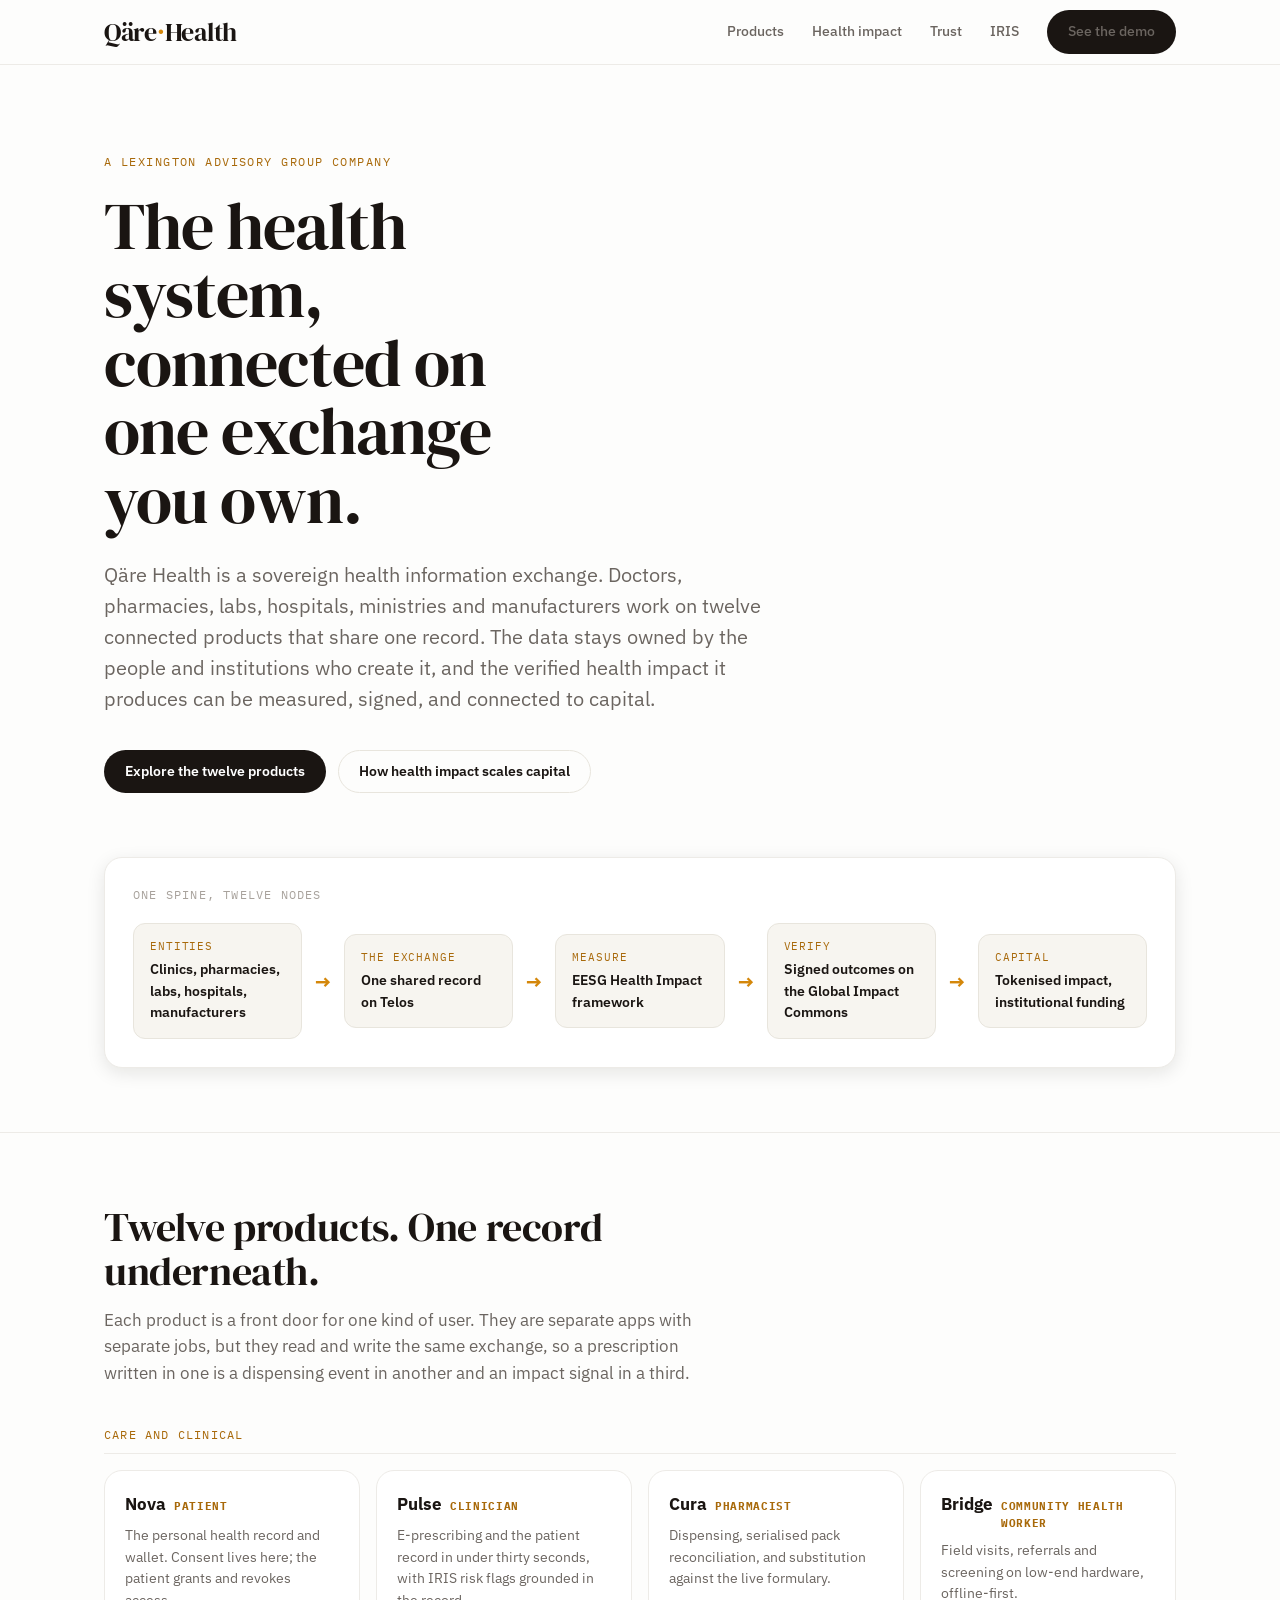
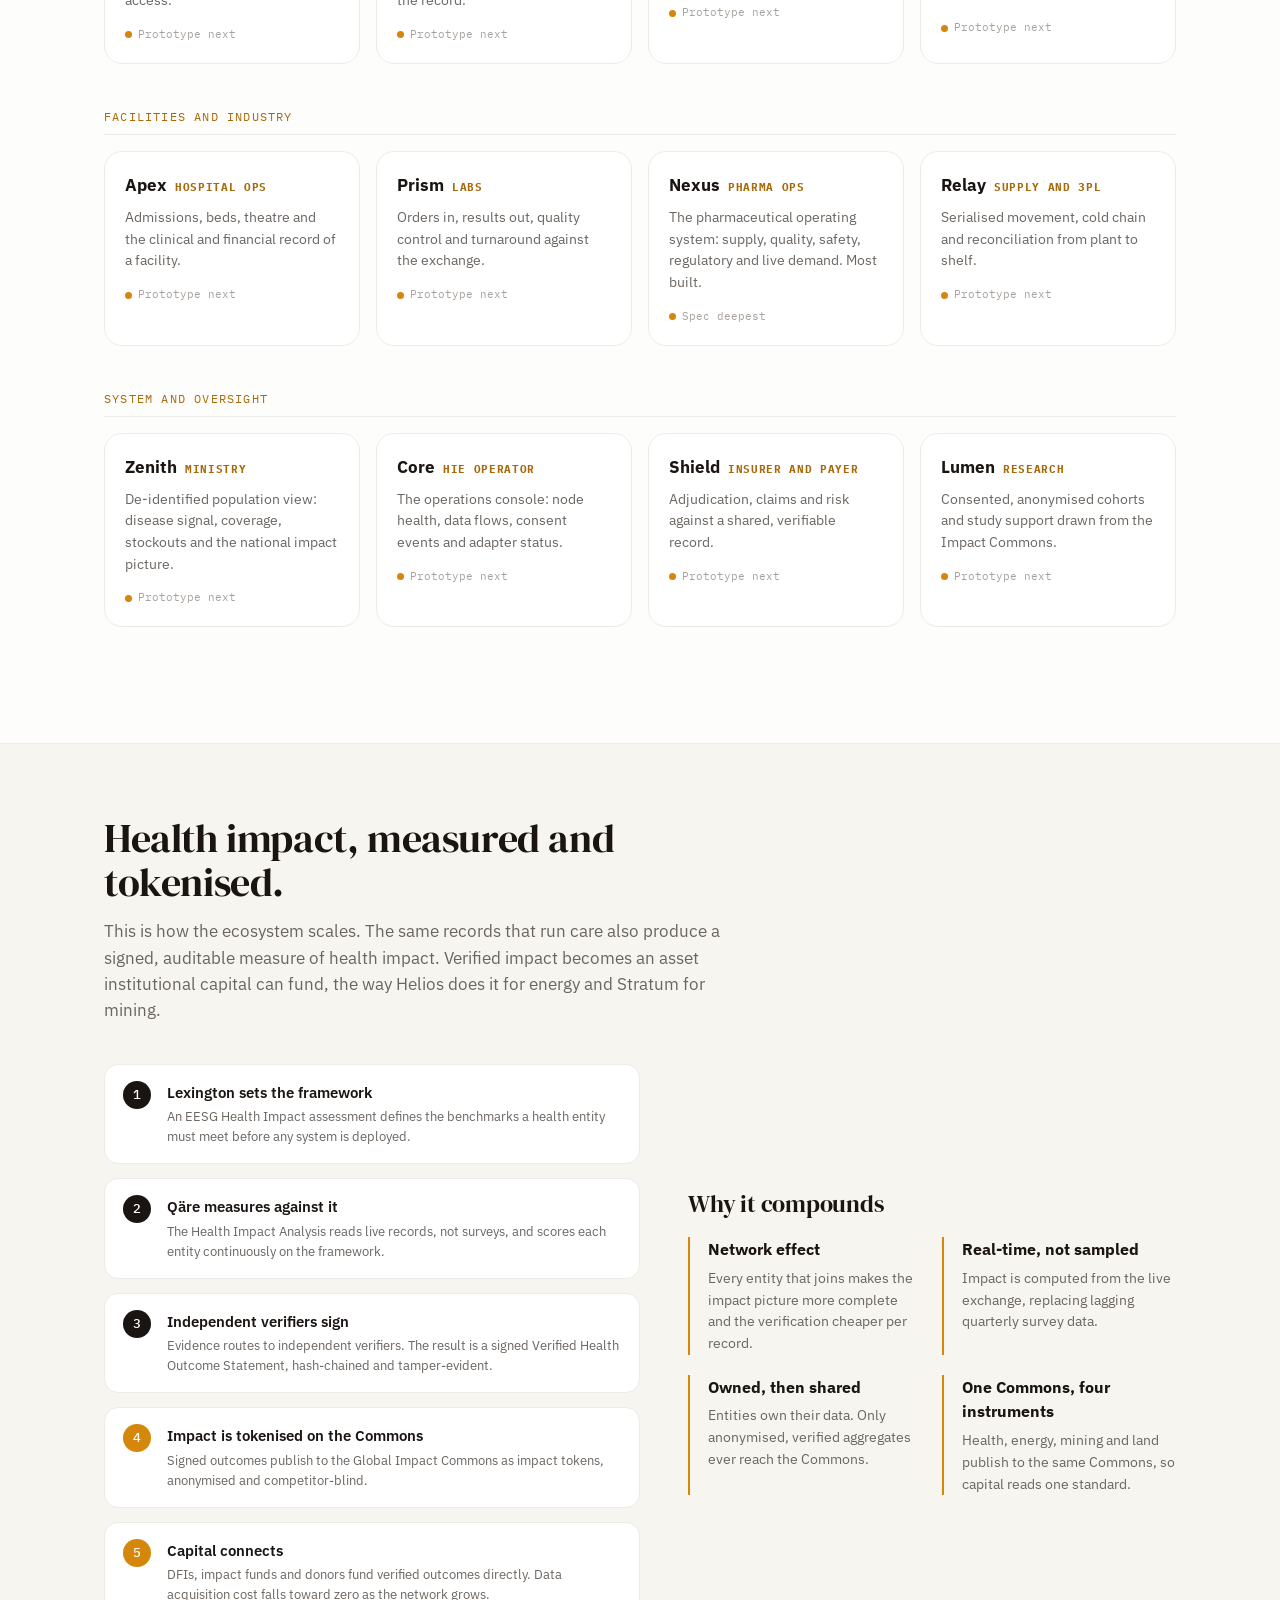
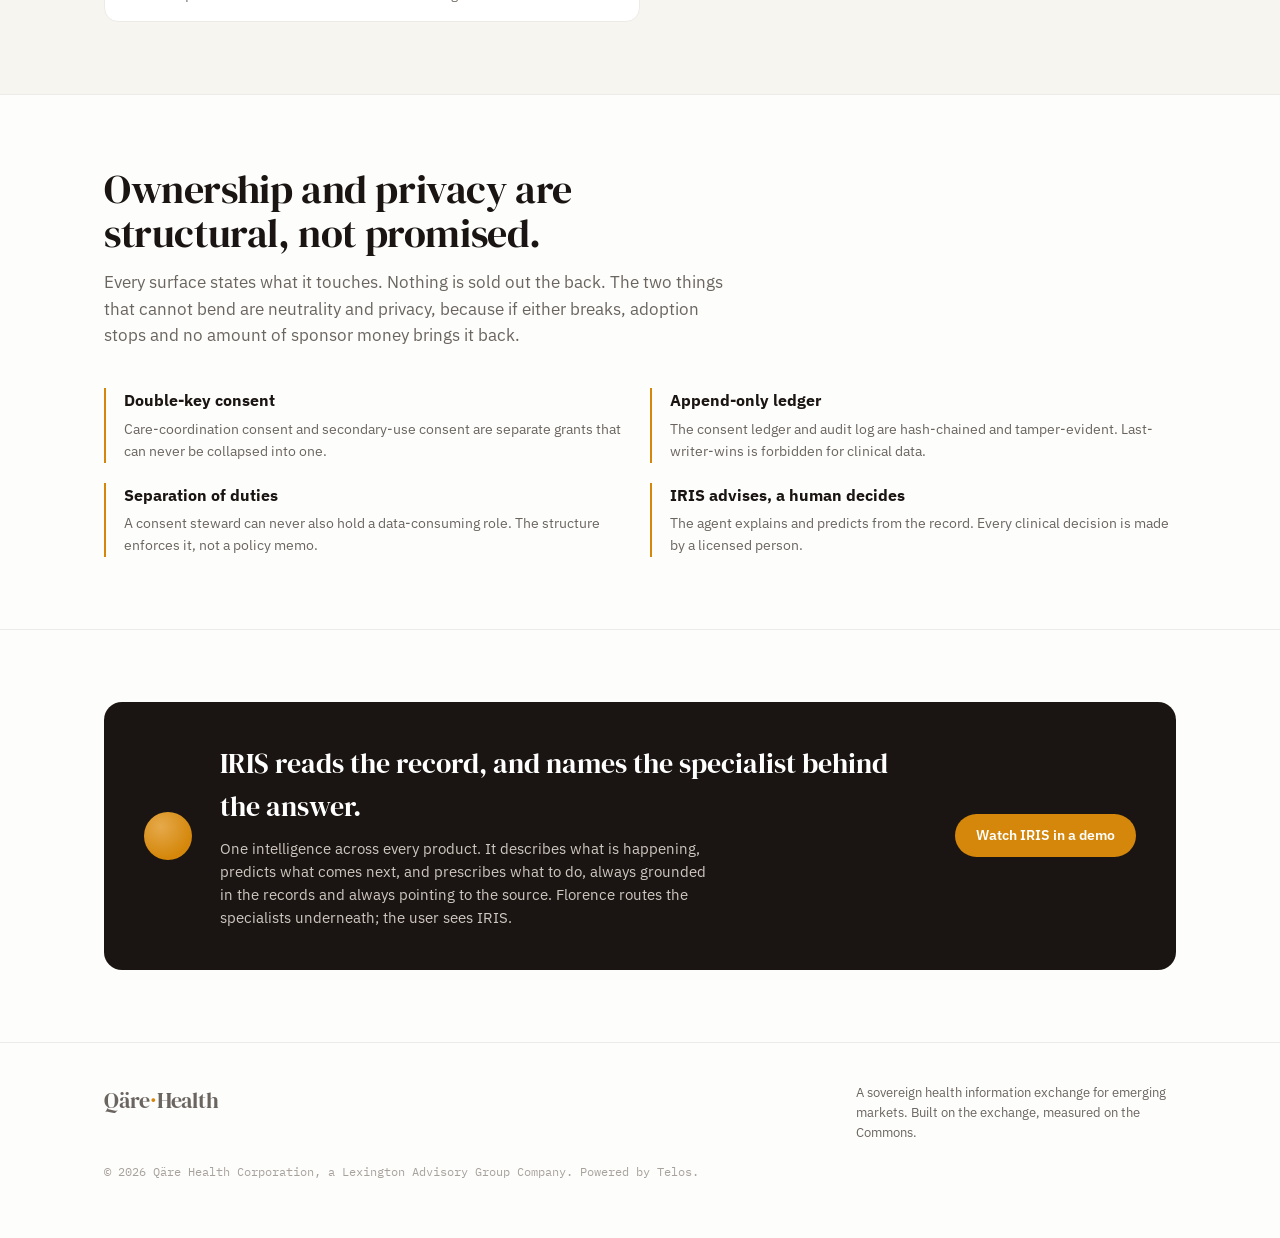
==== index.html @ 0d6d1c34 "feat: Qäre Health foundation — landing, Meridian tokens, canon, product registry, impact model Stati" ====
<!doctype html>
<html lang="en">
<head>
<meta charset="utf-8" />
<meta name="viewport" content="width=device-width, initial-scale=1" />
<title>Qäre Health</title>
<meta name="description" content="A sovereign health information exchange. Twelve persona products on one spine, with verified health impact that connects to capital." />
<link rel="preconnect" href="https://fonts.googleapis.com" />
<link rel="preconnect" href="https://fonts.gstatic.com" crossorigin />
<link href="https://fonts.googleapis.com/css2?family=IBM+Plex+Sans:wght@400;500;600;700&family=IBM+Plex+Mono:wght@400;500&family=DM+Serif+Display&family=Comfortaa:wght@600;700&display=swap" rel="stylesheet" />
<link rel="stylesheet" href="assets/tokens.css" />
<style>
  * { box-sizing: border-box; margin: 0; padding: 0; }
  html { scroll-behavior: smooth; }
  body {
    font-family: var(--font-ui);
    color: var(--ink);
    background: var(--page);
    line-height: 1.55;
    -webkit-font-smoothing: antialiased;
  }
  .wrap { max-width: 1120px; margin: 0 auto; padding: 0 24px; }
  a { color: inherit; text-decoration: none; }
  .mono { font-family: var(--font-mono); }

  /* Nav */
  header.nav {
    position: sticky; top: 0; z-index: 50;
    background: rgba(253,253,252,0.88); backdrop-filter: blur(8px);
    border-bottom: 1px solid var(--hairline);
  }
  .nav-inner { display: flex; align-items: center; justify-content: space-between; height: 64px; }
  .wordmark { font-family: var(--font-wordmark); font-size: 26px; letter-spacing: -0.01em; }
  .wordmark .dot { color: var(--brass); }
  .nav-links { display: flex; gap: 28px; align-items: center; }
  .nav-links a { color: var(--mid); font-size: 14px; font-weight: 500; }
  .nav-links a:hover { color: var(--ink); }
  .btn {
    font-family: var(--font-ui); font-size: 14px; font-weight: 600;
    border-radius: var(--control-radius); padding: 10px 20px; cursor: pointer;
    border: 1px solid transparent; transition: all .15s ease;
  }
  .btn-primary { background: var(--chrome); color: #fff; }
  .btn-primary:hover { background: #2a221c; }
  .btn-ghost { background: transparent; border-color: var(--border); color: var(--ink); }
  .btn-ghost:hover { background: var(--surface-alt); }
  @media (max-width: 760px) { .nav-links a:not(.btn) { display: none; } }

  /* Hero */
  .hero { padding: 88px 0 64px; }
  .eyebrow { font-family: var(--font-mono); font-size: 12px; letter-spacing: 0.12em; text-transform: uppercase; color: var(--petrol-dark); margin-bottom: 20px; }
  .hero h1 { font-family: var(--font-display); font-weight: 400; font-size: clamp(38px, 6vw, 66px); line-height: 1.04; letter-spacing: -0.015em; max-width: 14ch; }
  .hero p.lede { font-size: clamp(17px, 2vw, 20px); color: var(--mid); max-width: 56ch; margin-top: 24px; }
  .hero .cta { display: flex; gap: 12px; margin-top: 36px; flex-wrap: wrap; }

  /* Spine diagram */
  .spine { margin-top: 64px; background: var(--surface); border: 1px solid var(--hairline); border-radius: var(--card-radius); box-shadow: var(--card-shadow); padding: 28px; }
  .spine .cap { font-family: var(--font-mono); font-size: 12px; color: var(--faint); text-transform: uppercase; letter-spacing: 0.1em; margin-bottom: 18px; }
  .flow { display: flex; align-items: center; gap: 12px; flex-wrap: wrap; }
  .flow .node { flex: 1 1 140px; min-width: 120px; background: var(--surface-alt); border: 1px solid var(--border); border-radius: 12px; padding: 14px 16px; }
  .flow .node .n-k { font-family: var(--font-mono); font-size: 11px; color: var(--petrol-dark); text-transform: uppercase; letter-spacing: 0.08em; }
  .flow .node .n-v { font-size: 14px; font-weight: 600; margin-top: 4px; }
  .flow .arrow { color: var(--brass); font-size: 20px; font-weight: 700; }
  @media (max-width: 760px) { .flow .arrow { display: none; } }

  /* Section shell */
  section.band { padding: 72px 0; border-top: 1px solid var(--hairline); }
  .section-head { max-width: 62ch; margin-bottom: 40px; }
  .section-head h2 { font-family: var(--font-display); font-weight: 400; font-size: clamp(28px, 4vw, 40px); letter-spacing: -0.01em; line-height: 1.1; }
  .section-head p { color: var(--mid); margin-top: 14px; font-size: 17px; }

  /* Clusters / product grid */
  .cluster { margin-bottom: 44px; }
  .cluster-label { font-family: var(--font-mono); font-size: 12px; letter-spacing: 0.1em; text-transform: uppercase; color: var(--petrol-dark); margin-bottom: 16px; padding-bottom: 8px; border-bottom: 1px solid var(--hairline); }
  .grid { display: grid; grid-template-columns: repeat(4, 1fr); gap: 16px; }
  @media (max-width: 980px) { .grid { grid-template-columns: repeat(2, 1fr); } }
  @media (max-width: 520px) { .grid { grid-template-columns: 1fr; } }
  .card { background: var(--surface); border: 1px solid var(--hairline); border-radius: var(--card-radius); padding: 20px; transition: all .15s ease; }
  .card:hover { box-shadow: var(--card-shadow); border-color: var(--border); transform: translateY(-1px); }
  .card .p-name { font-size: 17px; font-weight: 700; display: flex; align-items: baseline; gap: 8px; }
  .card .p-persona { font-family: var(--font-mono); font-size: 11px; color: var(--petrol-dark); text-transform: uppercase; letter-spacing: 0.06em; }
  .card .p-desc { color: var(--mid); font-size: 14px; margin-top: 8px; }
  .card .p-status { margin-top: 14px; font-family: var(--font-mono); font-size: 11px; color: var(--faint); }
  .dot-chip { display: inline-block; width: 7px; height: 7px; border-radius: 50%; background: var(--brass); margin-right: 6px; vertical-align: middle; }

  /* Impact / tokenization band */
  .band.impact { background: var(--surface-alt); }
  .impact-grid { display: grid; grid-template-columns: 1.1fr 1fr; gap: 48px; align-items: center; }
  @media (max-width: 860px) { .impact-grid { grid-template-columns: 1fr; gap: 32px; } }
  .impact-steps { display: flex; flex-direction: column; gap: 14px; }
  .step { display: flex; gap: 16px; align-items: flex-start; background: var(--surface); border: 1px solid var(--hairline); border-radius: 14px; padding: 16px 18px; }
  .step .num { font-family: var(--font-mono); font-weight: 500; color: #fff; background: var(--chrome); border-radius: 50%; width: 28px; height: 28px; display: grid; place-items: center; font-size: 13px; flex: 0 0 auto; }
  .step .s-t { font-weight: 600; font-size: 15px; }
  .step .s-d { color: var(--mid); font-size: 13px; margin-top: 3px; }
  .step.accent .num { background: var(--brass); }

  /* Principles */
  .principles { display: grid; grid-template-columns: repeat(2, 1fr); gap: 20px; }
  @media (max-width: 720px) { .principles { grid-template-columns: 1fr; } }
  .principle { border-left: 2px solid var(--brass); padding-left: 18px; }
  .principle h3 { font-size: 16px; font-weight: 700; }
  .principle p { color: var(--mid); font-size: 14px; margin-top: 6px; }

  /* IRIS strip */
  .iris { background: var(--chrome); color: #fff; border-radius: var(--card-radius); padding: 40px; display: flex; gap: 28px; align-items: center; justify-content: space-between; flex-wrap: wrap; }
  .iris .mark { width: 48px; height: 48px; border-radius: 50%; background: radial-gradient(circle at 35% 30%, var(--brass-light), var(--brass) 70%); flex: 0 0 auto; }
  .iris h2 { font-family: var(--font-display); font-weight: 400; font-size: 28px; }
  .iris p { color: #cfc8c1; font-size: 15px; margin-top: 8px; max-width: 54ch; }

  /* Footer */
  footer { border-top: 1px solid var(--hairline); padding: 40px 0 56px; color: var(--mid); font-size: 13px; }
  footer .f-top { display: flex; justify-content: space-between; gap: 24px; flex-wrap: wrap; margin-bottom: 20px; }
  footer .mono { color: var(--faint); font-size: 12px; }
</style>
</head>
<body>

<header class="nav">
  <div class="wrap nav-inner">
    <div class="wordmark">Qäre<span class="dot">·</span>Health</div>
    <nav class="nav-links">
      <a href="#products">Products</a>
      <a href="#impact">Health impact</a>
      <a href="#trust">Trust</a>
      <a href="#iris">IRIS</a>
      <a class="btn btn-primary" href="#products">See the demo</a>
    </nav>
  </div>
</header>

<main>
  <section class="hero">
    <div class="wrap">
      <div class="eyebrow">A Lexington Advisory Group company</div>
      <h1>The health system, connected on one exchange you own.</h1>
      <p class="lede">Qäre Health is a sovereign health information exchange. Doctors, pharmacies, labs, hospitals, ministries and manufacturers work on twelve connected products that share one record. The data stays owned by the people and institutions who create it, and the verified health impact it produces can be measured, signed, and connected to capital.</p>
      <div class="cta">
        <a class="btn btn-primary" href="#products">Explore the twelve products</a>
        <a class="btn btn-ghost" href="#impact">How health impact scales capital</a>
      </div>

      <div class="spine">
        <div class="cap">One spine, twelve nodes</div>
        <div class="flow">
          <div class="node"><div class="n-k">Entities</div><div class="n-v">Clinics, pharmacies, labs, hospitals, manufacturers</div></div>
          <div class="arrow">&rarr;</div>
          <div class="node"><div class="n-k">The exchange</div><div class="n-v">One shared record on Telos</div></div>
          <div class="arrow">&rarr;</div>
          <div class="node"><div class="n-k">Measure</div><div class="n-v">EESG Health Impact framework</div></div>
          <div class="arrow">&rarr;</div>
          <div class="node"><div class="n-k">Verify</div><div class="n-v">Signed outcomes on the Global Impact Commons</div></div>
          <div class="arrow">&rarr;</div>
          <div class="node"><div class="n-k">Capital</div><div class="n-v">Tokenised impact, institutional funding</div></div>
        </div>
      </div>
    </div>
  </section>

  <section class="band" id="products">
    <div class="wrap">
      <div class="section-head">
        <h2>Twelve products. One record underneath.</h2>
        <p>Each product is a front door for one kind of user. They are separate apps with separate jobs, but they read and write the same exchange, so a prescription written in one is a dispensing event in another and an impact signal in a third.</p>
      </div>

      <div class="cluster">
        <div class="cluster-label">Care and clinical</div>
        <div class="grid">
          <div class="card"><div class="p-name">Nova <span class="p-persona">Patient</span></div><div class="p-desc">The personal health record and wallet. Consent lives here; the patient grants and revokes access.</div><div class="p-status"><span class="dot-chip"></span>Prototype next</div></div>
          <div class="card"><div class="p-name">Pulse <span class="p-persona">Clinician</span></div><div class="p-desc">E-prescribing and the patient record in under thirty seconds, with IRIS risk flags grounded in the record.</div><div class="p-status"><span class="dot-chip"></span>Prototype next</div></div>
          <div class="card"><div class="p-name">Cura <span class="p-persona">Pharmacist</span></div><div class="p-desc">Dispensing, serialised pack reconciliation, and substitution against the live formulary.</div><div class="p-status"><span class="dot-chip"></span>Prototype next</div></div>
          <div class="card"><div class="p-name">Bridge <span class="p-persona">Community health worker</span></div><div class="p-desc">Field visits, referrals and screening on low-end hardware, offline-first.</div><div class="p-status"><span class="dot-chip"></span>Prototype next</div></div>
        </div>
      </div>

      <div class="cluster">
        <div class="cluster-label">Facilities and industry</div>
        <div class="grid">
          <div class="card"><div class="p-name">Apex <span class="p-persona">Hospital ops</span></div><div class="p-desc">Admissions, beds, theatre and the clinical and financial record of a facility.</div><div class="p-status"><span class="dot-chip"></span>Prototype next</div></div>
          <div class="card"><div class="p-name">Prism <span class="p-persona">Labs</span></div><div class="p-desc">Orders in, results out, quality control and turnaround against the exchange.</div><div class="p-status"><span class="dot-chip"></span>Prototype next</div></div>
          <div class="card"><div class="p-name">Nexus <span class="p-persona">Pharma ops</span></div><div class="p-desc">The pharmaceutical operating system: supply, quality, safety, regulatory and live demand. Most built.</div><div class="p-status"><span class="dot-chip"></span>Spec deepest</div></div>
          <div class="card"><div class="p-name">Relay <span class="p-persona">Supply and 3PL</span></div><div class="p-desc">Serialised movement, cold chain and reconciliation from plant to shelf.</div><div class="p-status"><span class="dot-chip"></span>Prototype next</div></div>
        </div>
      </div>

      <div class="cluster">
        <div class="cluster-label">System and oversight</div>
        <div class="grid">
          <div class="card"><div class="p-name">Zenith <span class="p-persona">Ministry</span></div><div class="p-desc">De-identified population view: disease signal, coverage, stockouts and the national impact picture.</div><div class="p-status"><span class="dot-chip"></span>Prototype next</div></div>
          <div class="card"><div class="p-name">Core <span class="p-persona">HIE operator</span></div><div class="p-desc">The operations console: node health, data flows, consent events and adapter status.</div><div class="p-status"><span class="dot-chip"></span>Prototype next</div></div>
          <div class="card"><div class="p-name">Shield <span class="p-persona">Insurer and payer</span></div><div class="p-desc">Adjudication, claims and risk against a shared, verifiable record.</div><div class="p-status"><span class="dot-chip"></span>Prototype next</div></div>
          <div class="card"><div class="p-name">Lumen <span class="p-persona">Research</span></div><div class="p-desc">Consented, anonymised cohorts and study support drawn from the Impact Commons.</div><div class="p-status"><span class="dot-chip"></span>Prototype next</div></div>
        </div>
      </div>
    </div>
  </section>

  <section class="band impact" id="impact">
    <div class="wrap">
      <div class="section-head">
        <h2>Health impact, measured and tokenised.</h2>
        <p>This is how the ecosystem scales. The same records that run care also produce a signed, auditable measure of health impact. Verified impact becomes an asset institutional capital can fund, the way Helios does it for energy and Stratum for mining.</p>
      </div>
      <div class="impact-grid">
        <div class="impact-steps">
          <div class="step"><div class="num">1</div><div><div class="s-t">Lexington sets the framework</div><div class="s-d">An EESG Health Impact assessment defines the benchmarks a health entity must meet before any system is deployed.</div></div></div>
          <div class="step"><div class="num">2</div><div><div class="s-t">Qäre measures against it</div><div class="s-d">The Health Impact Analysis reads live records, not surveys, and scores each entity continuously on the framework.</div></div></div>
          <div class="step"><div class="num">3</div><div><div class="s-t">Independent verifiers sign</div><div class="s-d">Evidence routes to independent verifiers. The result is a signed Verified Health Outcome Statement, hash-chained and tamper-evident.</div></div></div>
          <div class="step accent"><div class="num">4</div><div><div class="s-t">Impact is tokenised on the Commons</div><div class="s-d">Signed outcomes publish to the Global Impact Commons as impact tokens, anonymised and competitor-blind.</div></div></div>
          <div class="step accent"><div class="num">5</div><div><div class="s-t">Capital connects</div><div class="s-d">DFIs, impact funds and donors fund verified outcomes directly. Data acquisition cost falls toward zero as the network grows.</div></div></div>
        </div>
        <div>
          <div class="section-head" style="margin-bottom:20px">
            <h2 style="font-size:24px">Why it compounds</h2>
          </div>
          <div class="principles">
            <div class="principle"><h3>Network effect</h3><p>Every entity that joins makes the impact picture more complete and the verification cheaper per record.</p></div>
            <div class="principle"><h3>Real-time, not sampled</h3><p>Impact is computed from the live exchange, replacing lagging quarterly survey data.</p></div>
            <div class="principle"><h3>Owned, then shared</h3><p>Entities own their data. Only anonymised, verified aggregates ever reach the Commons.</p></div>
            <div class="principle"><h3>One Commons, four instruments</h3><p>Health, energy, mining and land publish to the same Commons, so capital reads one standard.</p></div>
          </div>
        </div>
      </div>
    </div>
  </section>

  <section class="band" id="trust">
    <div class="wrap">
      <div class="section-head">
        <h2>Ownership and privacy are structural, not promised.</h2>
        <p>Every surface states what it touches. Nothing is sold out the back. The two things that cannot bend are neutrality and privacy, because if either breaks, adoption stops and no amount of sponsor money brings it back.</p>
      </div>
      <div class="principles">
        <div class="principle"><h3>Double-key consent</h3><p>Care-coordination consent and secondary-use consent are separate grants that can never be collapsed into one.</p></div>
        <div class="principle"><h3>Append-only ledger</h3><p>The consent ledger and audit log are hash-chained and tamper-evident. Last-writer-wins is forbidden for clinical data.</p></div>
        <div class="principle"><h3>Separation of duties</h3><p>A consent steward can never also hold a data-consuming role. The structure enforces it, not a policy memo.</p></div>
        <div class="principle"><h3>IRIS advises, a human decides</h3><p>The agent explains and predicts from the record. Every clinical decision is made by a licensed person.</p></div>
      </div>
    </div>
  </section>

  <section class="band" id="iris">
    <div class="wrap">
      <div class="iris">
        <div class="mark" aria-hidden="true"></div>
        <div style="flex:1 1 320px">
          <h2>IRIS reads the record, and names the specialist behind the answer.</h2>
          <p>One intelligence across every product. It describes what is happening, predicts what comes next, and prescribes what to do, always grounded in the records and always pointing to the source. Florence routes the specialists underneath; the user sees IRIS.</p>
        </div>
        <a class="btn btn-primary" href="#products" style="background:var(--brass)">Watch IRIS in a demo</a>
      </div>
    </div>
  </section>
</main>

<footer>
  <div class="wrap">
    <div class="f-top">
      <div class="wordmark" style="font-size:22px">Qäre<span class="dot">·</span>Health</div>
      <div style="max-width:40ch">A sovereign health information exchange for emerging markets. Built on the exchange, measured on the Commons.</div>
    </div>
    <div class="mono">© 2026 Qäre Health Corporation, a Lexington Advisory Group Company. Powered by Telos.</div>
  </div>
</footer>

</body>
</html>
---- assets/tokens.css ----
/*
 * Qäre Health — Meridian design tokens (health edition).
 * The one place hex values live. Every surface reads colour through these
 * custom properties. Inherited verbatim from the iQuantile Meridian v3 canon
 * used by Helios and Stratum, so Qäre reads as a sibling instrument, not a
 * separate brand. No new hues without a spec that names one. No em dash.
 */

:root {
  /* Structure and chrome */
  --chrome: #1A1512;        /* charcoal chrome, primary button fill */
  --chrome-field: #302A26;  /* dark field inside chrome */

  /* Accent and state */
  --brass: #D4870A;         /* accent: primary chart series, selection, focus */
  --brass-light: #E6A94B;
  --petrol-dark: #A8690A;
  --alarm: #BD252E;         /* red: alarm and critical only */
  --alarm-dark: #992028;

  /* Text */
  --ink: #1A1512;
  --mid: #6B6560;
  --faint: #A8A29C;

  /* Surfaces */
  --page: #FDFDFC;          /* warm paper ground, never dark */
  --surface: #FFFFFF;
  --surface-alt: #F7F5F0;
  --hairline: #EDEBE7;      /* the hairline rule */
  --border: #E8E5DD;        /* field border */

  /* Tints */
  --tint-brass: #FAF2E4;
  --tint-alarm: #FCEEEE;
  --row-hover: #FBF8F2;
  --row-selected: #FCF4E6;

  /* Health-impact semantic (reads as the brass family, not new hues) */
  --verified: #6B6560;      /* a verified outcome is calm, not loud */
  --impact: #D4870A;        /* tokenised health impact uses the accent */

  /* Categorical ramp (Carbon data-ink discipline, no 3D, no donuts) */
  --cat-1: #D4870A;
  --cat-2: #28221E;
  --cat-3: #A87654;
  --cat-4: #6C787E;
  --cat-5: #CEBEA2;

  /* Type */
  --font-ui: 'IBM Plex Sans', system-ui, -apple-system, 'Segoe UI', sans-serif;
  --font-display: 'DM Serif Display', Georgia, 'Times New Roman', serif; /* one display heading per page */
  --font-wordmark: 'DM Serif Display', Georgia, serif; /* Qäre wordmark placeholder; final is a locked PNG */
  --font-iquantile: 'Comfortaa', system-ui, sans-serif; /* iQuantile wordmark only */
  --font-mono: 'IBM Plex Mono', ui-monospace, 'SF Mono', Menlo, Consolas, monospace; /* codes, IDs, numerals */

  /* Shape */
  --card-radius: 18px;
  --control-radius: 999px;
  --card-shadow: 0 5px 18px rgba(22, 17, 14, 0.10);
  --focus-ring: 0 0 0 2px #D4870A;

  /* Spacing, 8-point grid */
  --sp-xs: 4px; --sp-sm: 8px; --sp-md: 12px; --sp-lg: 16px;
  --sp-xl: 24px; --sp-2xl: 32px; --sp-3xl: 48px; --sp-4xl: 72px;

  /* Breakpoints (reference values; media queries repeat them) */
  --bp-compact: 720px; --bp-medium: 1080px; --touch: 44px;
}
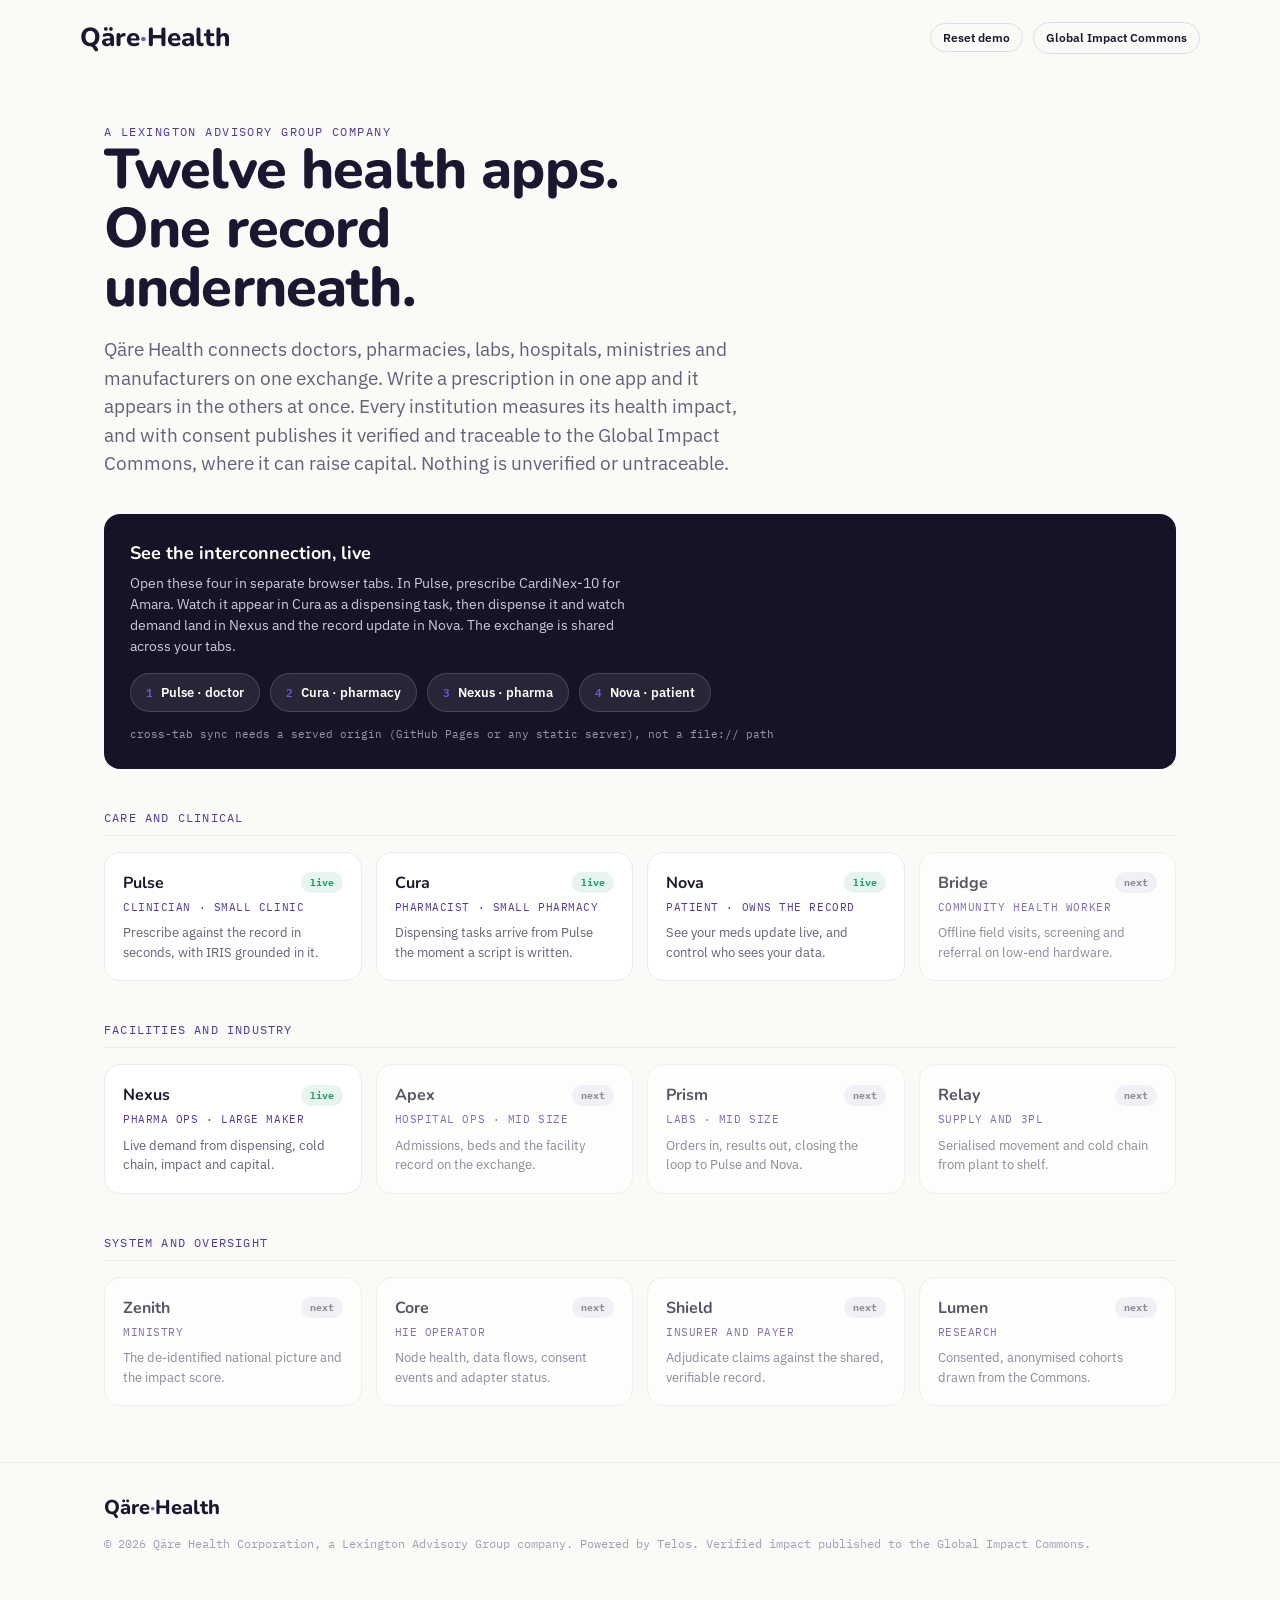
==== commit fbe3c07c: "feat: rebuild on correct model — twelve interconnected apps on one live exchange Replaces the earlie" ====
--- a/index.html
+++ b/index.html
@@ -4,264 +4,116 @@
 <meta charset="utf-8" />
 <meta name="viewport" content="width=device-width, initial-scale=1" />
 <title>Qäre Health</title>
-<meta name="description" content="A sovereign health information exchange. Twelve persona products on one spine, with verified health impact that connects to capital." />
+<meta name="description" content="Twelve connected health apps on one exchange. Every institution collects impact and, with consent, publishes it verified to the Global Impact Commons to raise capital." />
 <link rel="preconnect" href="https://fonts.googleapis.com" />
 <link rel="preconnect" href="https://fonts.gstatic.com" crossorigin />
-<link href="https://fonts.googleapis.com/css2?family=IBM+Plex+Sans:wght@400;500;600;700&family=IBM+Plex+Mono:wght@400;500&family=DM+Serif+Display&family=Comfortaa:wght@600;700&display=swap" rel="stylesheet" />
+<link href="https://fonts.googleapis.com/css2?family=Nunito:wght@600;700;800&family=IBM+Plex+Sans:wght@400;500;600;700&family=IBM+Plex+Mono:wght@400;500&display=swap" rel="stylesheet" />
 <link rel="stylesheet" href="assets/tokens.css" />
+<link rel="stylesheet" href="assets/qare.css" />
 <style>
-  * { box-sizing: border-box; margin: 0; padding: 0; }
-  html { scroll-behavior: smooth; }
-  body {
-    font-family: var(--font-ui);
-    color: var(--ink);
-    background: var(--page);
-    line-height: 1.55;
-    -webkit-font-smoothing: antialiased;
-  }
-  .wrap { max-width: 1120px; margin: 0 auto; padding: 0 24px; }
-  a { color: inherit; text-decoration: none; }
-  .mono { font-family: var(--font-mono); }
-
-  /* Nav */
-  header.nav {
-    position: sticky; top: 0; z-index: 50;
-    background: rgba(253,253,252,0.88); backdrop-filter: blur(8px);
-    border-bottom: 1px solid var(--hairline);
-  }
-  .nav-inner { display: flex; align-items: center; justify-content: space-between; height: 64px; }
-  .wordmark { font-family: var(--font-wordmark); font-size: 26px; letter-spacing: -0.01em; }
-  .wordmark .dot { color: var(--brass); }
-  .nav-links { display: flex; gap: 28px; align-items: center; }
-  .nav-links a { color: var(--mid); font-size: 14px; font-weight: 500; }
-  .nav-links a:hover { color: var(--ink); }
-  .btn {
-    font-family: var(--font-ui); font-size: 14px; font-weight: 600;
-    border-radius: var(--control-radius); padding: 10px 20px; cursor: pointer;
-    border: 1px solid transparent; transition: all .15s ease;
-  }
-  .btn-primary { background: var(--chrome); color: #fff; }
-  .btn-primary:hover { background: #2a221c; }
-  .btn-ghost { background: transparent; border-color: var(--border); color: var(--ink); }
-  .btn-ghost:hover { background: var(--surface-alt); }
-  @media (max-width: 760px) { .nav-links a:not(.btn) { display: none; } }
-
-  /* Hero */
-  .hero { padding: 88px 0 64px; }
-  .eyebrow { font-family: var(--font-mono); font-size: 12px; letter-spacing: 0.12em; text-transform: uppercase; color: var(--petrol-dark); margin-bottom: 20px; }
-  .hero h1 { font-family: var(--font-display); font-weight: 400; font-size: clamp(38px, 6vw, 66px); line-height: 1.04; letter-spacing: -0.015em; max-width: 14ch; }
-  .hero p.lede { font-size: clamp(17px, 2vw, 20px); color: var(--mid); max-width: 56ch; margin-top: 24px; }
-  .hero .cta { display: flex; gap: 12px; margin-top: 36px; flex-wrap: wrap; }
-
-  /* Spine diagram */
-  .spine { margin-top: 64px; background: var(--surface); border: 1px solid var(--hairline); border-radius: var(--card-radius); box-shadow: var(--card-shadow); padding: 28px; }
-  .spine .cap { font-family: var(--font-mono); font-size: 12px; color: var(--faint); text-transform: uppercase; letter-spacing: 0.1em; margin-bottom: 18px; }
-  .flow { display: flex; align-items: center; gap: 12px; flex-wrap: wrap; }
-  .flow .node { flex: 1 1 140px; min-width: 120px; background: var(--surface-alt); border: 1px solid var(--border); border-radius: 12px; padding: 14px 16px; }
-  .flow .node .n-k { font-family: var(--font-mono); font-size: 11px; color: var(--petrol-dark); text-transform: uppercase; letter-spacing: 0.08em; }
-  .flow .node .n-v { font-size: 14px; font-weight: 600; margin-top: 4px; }
-  .flow .arrow { color: var(--brass); font-size: 20px; font-weight: 700; }
-  @media (max-width: 760px) { .flow .arrow { display: none; } }
-
-  /* Section shell */
-  section.band { padding: 72px 0; border-top: 1px solid var(--hairline); }
-  .section-head { max-width: 62ch; margin-bottom: 40px; }
-  .section-head h2 { font-family: var(--font-display); font-weight: 400; font-size: clamp(28px, 4vw, 40px); letter-spacing: -0.01em; line-height: 1.1; }
-  .section-head p { color: var(--mid); margin-top: 14px; font-size: 17px; }
-
-  /* Clusters / product grid */
-  .cluster { margin-bottom: 44px; }
-  .cluster-label { font-family: var(--font-mono); font-size: 12px; letter-spacing: 0.1em; text-transform: uppercase; color: var(--petrol-dark); margin-bottom: 16px; padding-bottom: 8px; border-bottom: 1px solid var(--hairline); }
-  .grid { display: grid; grid-template-columns: repeat(4, 1fr); gap: 16px; }
-  @media (max-width: 980px) { .grid { grid-template-columns: repeat(2, 1fr); } }
+  main { padding: 48px 0 80px; }
+  .hero h1 { font-family: var(--font-brand); font-weight: 800; font-size: clamp(32px, 5.4vw, 56px); line-height: 1.05; letter-spacing: -0.015em; max-width: 16ch; }
+  .hero p { color: var(--mid); font-size: clamp(16px, 2vw, 19px); max-width: 60ch; margin-top: 18px; }
+  .demo { background: var(--chrome); color: #fff; border-radius: var(--card-radius); padding: 26px; margin-top: 36px; }
+  .demo h2 { font-family: var(--font-brand); font-weight: 700; font-size: 18px; }
+  .demo p { color: #cfc9db; font-size: 14px; margin-top: 6px; max-width: 64ch; }
+  .demo .steps { display: flex; gap: 10px; flex-wrap: wrap; margin-top: 16px; }
+  .demo .chipbtn { display: inline-flex; align-items: center; gap: 8px; background: rgba(255,255,255,0.08); border: 1px solid rgba(255,255,255,0.14); border-radius: 999px; padding: 9px 15px; font-size: 13px; font-weight: 600; color: #fff; }
+  .demo .chipbtn .n { font-family: var(--font-mono); font-size: 11px; color: var(--iris-bright); }
+  .demo .note { color: #9a94ad; font-family: var(--font-mono); font-size: 11px; margin-top: 14px; }
+  .cluster { margin-top: 40px; }
+  .cluster-label { font-family: var(--font-mono); font-size: 12px; letter-spacing: 0.1em; text-transform: uppercase; color: var(--iris); padding-bottom: 8px; border-bottom: 1px solid var(--hairline); }
+  .grid { display: grid; grid-template-columns: repeat(4, 1fr); gap: 14px; margin-top: 16px; }
+  @media (max-width: 900px) { .grid { grid-template-columns: repeat(2, 1fr); } }
   @media (max-width: 520px) { .grid { grid-template-columns: 1fr; } }
-  .card { background: var(--surface); border: 1px solid var(--hairline); border-radius: var(--card-radius); padding: 20px; transition: all .15s ease; }
-  .card:hover { box-shadow: var(--card-shadow); border-color: var(--border); transform: translateY(-1px); }
-  .card .p-name { font-size: 17px; font-weight: 700; display: flex; align-items: baseline; gap: 8px; }
-  .card .p-persona { font-family: var(--font-mono); font-size: 11px; color: var(--petrol-dark); text-transform: uppercase; letter-spacing: 0.06em; }
-  .card .p-desc { color: var(--mid); font-size: 14px; margin-top: 8px; }
-  .card .p-status { margin-top: 14px; font-family: var(--font-mono); font-size: 11px; color: var(--faint); }
-  .dot-chip { display: inline-block; width: 7px; height: 7px; border-radius: 50%; background: var(--brass); margin-right: 6px; vertical-align: middle; }
-
-  /* Impact / tokenization band */
-  .band.impact { background: var(--surface-alt); }
-  .impact-grid { display: grid; grid-template-columns: 1.1fr 1fr; gap: 48px; align-items: center; }
-  @media (max-width: 860px) { .impact-grid { grid-template-columns: 1fr; gap: 32px; } }
-  .impact-steps { display: flex; flex-direction: column; gap: 14px; }
-  .step { display: flex; gap: 16px; align-items: flex-start; background: var(--surface); border: 1px solid var(--hairline); border-radius: 14px; padding: 16px 18px; }
-  .step .num { font-family: var(--font-mono); font-weight: 500; color: #fff; background: var(--chrome); border-radius: 50%; width: 28px; height: 28px; display: grid; place-items: center; font-size: 13px; flex: 0 0 auto; }
-  .step .s-t { font-weight: 600; font-size: 15px; }
-  .step .s-d { color: var(--mid); font-size: 13px; margin-top: 3px; }
-  .step.accent .num { background: var(--brass); }
-
-  /* Principles */
-  .principles { display: grid; grid-template-columns: repeat(2, 1fr); gap: 20px; }
-  @media (max-width: 720px) { .principles { grid-template-columns: 1fr; } }
-  .principle { border-left: 2px solid var(--brass); padding-left: 18px; }
-  .principle h3 { font-size: 16px; font-weight: 700; }
-  .principle p { color: var(--mid); font-size: 14px; margin-top: 6px; }
-
-  /* IRIS strip */
-  .iris { background: var(--chrome); color: #fff; border-radius: var(--card-radius); padding: 40px; display: flex; gap: 28px; align-items: center; justify-content: space-between; flex-wrap: wrap; }
-  .iris .mark { width: 48px; height: 48px; border-radius: 50%; background: radial-gradient(circle at 35% 30%, var(--brass-light), var(--brass) 70%); flex: 0 0 auto; }
-  .iris h2 { font-family: var(--font-display); font-weight: 400; font-size: 28px; }
-  .iris p { color: #cfc8c1; font-size: 15px; margin-top: 8px; max-width: 54ch; }
-
-  /* Footer */
-  footer { border-top: 1px solid var(--hairline); padding: 40px 0 56px; color: var(--mid); font-size: 13px; }
-  footer .f-top { display: flex; justify-content: space-between; gap: 24px; flex-wrap: wrap; margin-bottom: 20px; }
+  .p { display: block; background: var(--surface); border: 1px solid var(--hairline); border-radius: var(--card-radius); padding: 18px; transition: all .15s ease; }
+  .p.live:hover { box-shadow: var(--card-shadow); transform: translateY(-1px); border-color: var(--iris-line); }
+  .p.soon { opacity: 0.72; }
+  .p .pn { font-family: var(--font-brand); font-weight: 700; font-size: 16px; display: flex; align-items: center; justify-content: space-between; }
+  .p .per { font-family: var(--font-mono); font-size: 11px; color: var(--iris); text-transform: uppercase; letter-spacing: 0.05em; margin-top: 4px; }
+  .p .pd { font-size: 13px; color: var(--mid); margin-top: 8px; }
+  .tag { font-family: var(--font-mono); font-size: 10px; border-radius: 999px; padding: 3px 9px; }
+  .tag.live { background: var(--verified-tint); color: var(--verified); }
+  .tag.soon { background: var(--unmeasured-tint); color: var(--mid); }
+  .wordmark-xl { font-family: var(--font-brand); font-weight: 800; font-size: 26px; }
+  .wordmark-xl .dot { color: var(--iris-bright); }
+  footer { border-top: 1px solid var(--hairline); margin-top: 56px; padding: 30px 0 50px; }
   footer .mono { color: var(--faint); font-size: 12px; }
+  .topline { display: flex; justify-content: space-between; align-items: center; padding: 18px 0; }
+  .topline .right { display: flex; gap: 10px; align-items: center; }
 </style>
 </head>
 <body>
-
-<header class="nav">
-  <div class="wrap nav-inner">
-    <div class="wordmark">Qäre<span class="dot">·</span>Health</div>
-    <nav class="nav-links">
-      <a href="#products">Products</a>
-      <a href="#impact">Health impact</a>
-      <a href="#trust">Trust</a>
-      <a href="#iris">IRIS</a>
-      <a class="btn btn-primary" href="#products">See the demo</a>
-    </nav>
+<div class="wrap topline">
+  <div class="wordmark-xl">Qäre<span class="dot">·</span>Health</div>
+  <div class="right">
+    <button class="btn btn-ghost btn-sm" id="reset">Reset demo</button>
+    <a class="btn btn-ghost btn-sm" href="https://claude.ai/artifact/2qLBV7z36uALqjeJPXxNG9" target="_blank" rel="noopener">Global Impact Commons</a>
   </div>
-</header>
+</div>
 
 <main>
-  <section class="hero">
-    <div class="wrap">
-      <div class="eyebrow">A Lexington Advisory Group company</div>
-      <h1>The health system, connected on one exchange you own.</h1>
-      <p class="lede">Qäre Health is a sovereign health information exchange. Doctors, pharmacies, labs, hospitals, ministries and manufacturers work on twelve connected products that share one record. The data stays owned by the people and institutions who create it, and the verified health impact it produces can be measured, signed, and connected to capital.</p>
-      <div class="cta">
-        <a class="btn btn-primary" href="#products">Explore the twelve products</a>
-        <a class="btn btn-ghost" href="#impact">How health impact scales capital</a>
+  <div class="wrap hero">
+    <div class="eyebrow">A Lexington Advisory Group company</div>
+    <h1>Twelve health apps. One record underneath.</h1>
+    <p>Qäre Health connects doctors, pharmacies, labs, hospitals, ministries and manufacturers on one exchange. Write a prescription in one app and it appears in the others at once. Every institution measures its health impact, and with consent publishes it verified and traceable to the Global Impact Commons, where it can raise capital. Nothing is unverified or untraceable.</p>
+
+    <div class="demo">
+      <h2>See the interconnection, live</h2>
+      <p>Open these four in separate browser tabs. In Pulse, prescribe CardiNex-10 for Amara. Watch it appear in Cura as a dispensing task, then dispense it and watch demand land in Nexus and the record update in Nova. The exchange is shared across your tabs.</p>
+      <div class="steps">
+        <a class="chipbtn" href="products/pulse/" target="_blank" rel="noopener"><span class="n">1</span> Pulse · doctor</a>
+        <a class="chipbtn" href="products/cura/" target="_blank" rel="noopener"><span class="n">2</span> Cura · pharmacy</a>
+        <a class="chipbtn" href="products/nexus/" target="_blank" rel="noopener"><span class="n">3</span> Nexus · pharma</a>
+        <a class="chipbtn" href="products/nova/" target="_blank" rel="noopener"><span class="n">4</span> Nova · patient</a>
       </div>
+      <div class="note">cross-tab sync needs a served origin (GitHub Pages or any static server), not a file:// path</div>
+    </div>
 
-      <div class="spine">
-        <div class="cap">One spine, twelve nodes</div>
-        <div class="flow">
-          <div class="node"><div class="n-k">Entities</div><div class="n-v">Clinics, pharmacies, labs, hospitals, manufacturers</div></div>
-          <div class="arrow">&rarr;</div>
-          <div class="node"><div class="n-k">The exchange</div><div class="n-v">One shared record on Telos</div></div>
-          <div class="arrow">&rarr;</div>
-          <div class="node"><div class="n-k">Measure</div><div class="n-v">EESG Health Impact framework</div></div>
-          <div class="arrow">&rarr;</div>
-          <div class="node"><div class="n-k">Verify</div><div class="n-v">Signed outcomes on the Global Impact Commons</div></div>
-          <div class="arrow">&rarr;</div>
-          <div class="node"><div class="n-k">Capital</div><div class="n-v">Tokenised impact, institutional funding</div></div>
-        </div>
+    <div class="cluster">
+      <div class="cluster-label">Care and clinical</div>
+      <div class="grid">
+        <a class="p live" href="products/pulse/"><div class="pn">Pulse <span class="tag live">live</span></div><div class="per">Clinician · small clinic</div><div class="pd">Prescribe against the record in seconds, with IRIS grounded in it.</div></a>
+        <a class="p live" href="products/cura/"><div class="pn">Cura <span class="tag live">live</span></div><div class="per">Pharmacist · small pharmacy</div><div class="pd">Dispensing tasks arrive from Pulse the moment a script is written.</div></a>
+        <a class="p live" href="products/nova/"><div class="pn">Nova <span class="tag live">live</span></div><div class="per">Patient · owns the record</div><div class="pd">See your meds update live, and control who sees your data.</div></a>
+        <div class="p soon"><div class="pn">Bridge <span class="tag soon">next</span></div><div class="per">Community health worker</div><div class="pd">Offline field visits, screening and referral on low-end hardware.</div></div>
       </div>
     </div>
-  </section>
 
-  <section class="band" id="products">
-    <div class="wrap">
-      <div class="section-head">
-        <h2>Twelve products. One record underneath.</h2>
-        <p>Each product is a front door for one kind of user. They are separate apps with separate jobs, but they read and write the same exchange, so a prescription written in one is a dispensing event in another and an impact signal in a third.</p>
-      </div>
-
-      <div class="cluster">
-        <div class="cluster-label">Care and clinical</div>
-        <div class="grid">
-          <div class="card"><div class="p-name">Nova <span class="p-persona">Patient</span></div><div class="p-desc">The personal health record and wallet. Consent lives here; the patient grants and revokes access.</div><div class="p-status"><span class="dot-chip"></span>Prototype next</div></div>
-          <div class="card"><div class="p-name">Pulse <span class="p-persona">Clinician</span></div><div class="p-desc">E-prescribing and the patient record in under thirty seconds, with IRIS risk flags grounded in the record.</div><div class="p-status"><span class="dot-chip"></span>Prototype next</div></div>
-          <div class="card"><div class="p-name">Cura <span class="p-persona">Pharmacist</span></div><div class="p-desc">Dispensing, serialised pack reconciliation, and substitution against the live formulary.</div><div class="p-status"><span class="dot-chip"></span>Prototype next</div></div>
-          <div class="card"><div class="p-name">Bridge <span class="p-persona">Community health worker</span></div><div class="p-desc">Field visits, referrals and screening on low-end hardware, offline-first.</div><div class="p-status"><span class="dot-chip"></span>Prototype next</div></div>
-        </div>
-      </div>
-
-      <div class="cluster">
-        <div class="cluster-label">Facilities and industry</div>
-        <div class="grid">
-          <div class="card"><div class="p-name">Apex <span class="p-persona">Hospital ops</span></div><div class="p-desc">Admissions, beds, theatre and the clinical and financial record of a facility.</div><div class="p-status"><span class="dot-chip"></span>Prototype next</div></div>
-          <div class="card"><div class="p-name">Prism <span class="p-persona">Labs</span></div><div class="p-desc">Orders in, results out, quality control and turnaround against the exchange.</div><div class="p-status"><span class="dot-chip"></span>Prototype next</div></div>
-          <div class="card"><div class="p-name">Nexus <span class="p-persona">Pharma ops</span></div><div class="p-desc">The pharmaceutical operating system: supply, quality, safety, regulatory and live demand. Most built.</div><div class="p-status"><span class="dot-chip"></span>Spec deepest</div></div>
-          <div class="card"><div class="p-name">Relay <span class="p-persona">Supply and 3PL</span></div><div class="p-desc">Serialised movement, cold chain and reconciliation from plant to shelf.</div><div class="p-status"><span class="dot-chip"></span>Prototype next</div></div>
-        </div>
-      </div>
-
-      <div class="cluster">
-        <div class="cluster-label">System and oversight</div>
-        <div class="grid">
-          <div class="card"><div class="p-name">Zenith <span class="p-persona">Ministry</span></div><div class="p-desc">De-identified population view: disease signal, coverage, stockouts and the national impact picture.</div><div class="p-status"><span class="dot-chip"></span>Prototype next</div></div>
-          <div class="card"><div class="p-name">Core <span class="p-persona">HIE operator</span></div><div class="p-desc">The operations console: node health, data flows, consent events and adapter status.</div><div class="p-status"><span class="dot-chip"></span>Prototype next</div></div>
-          <div class="card"><div class="p-name">Shield <span class="p-persona">Insurer and payer</span></div><div class="p-desc">Adjudication, claims and risk against a shared, verifiable record.</div><div class="p-status"><span class="dot-chip"></span>Prototype next</div></div>
-          <div class="card"><div class="p-name">Lumen <span class="p-persona">Research</span></div><div class="p-desc">Consented, anonymised cohorts and study support drawn from the Impact Commons.</div><div class="p-status"><span class="dot-chip"></span>Prototype next</div></div>
-        </div>
+    <div class="cluster">
+      <div class="cluster-label">Facilities and industry</div>
+      <div class="grid">
+        <a class="p live" href="products/nexus/"><div class="pn">Nexus <span class="tag live">live</span></div><div class="per">Pharma ops · large maker</div><div class="pd">Live demand from dispensing, cold chain, impact and capital.</div></a>
+        <div class="p soon"><div class="pn">Apex <span class="tag soon">next</span></div><div class="per">Hospital ops · mid size</div><div class="pd">Admissions, beds and the facility record on the exchange.</div></div>
+        <div class="p soon"><div class="pn">Prism <span class="tag soon">next</span></div><div class="per">Labs · mid size</div><div class="pd">Orders in, results out, closing the loop to Pulse and Nova.</div></div>
+        <div class="p soon"><div class="pn">Relay <span class="tag soon">next</span></div><div class="per">Supply and 3PL</div><div class="pd">Serialised movement and cold chain from plant to shelf.</div></div>
       </div>
     </div>
-  </section>
 
-  <section class="band impact" id="impact">
-    <div class="wrap">
-      <div class="section-head">
-        <h2>Health impact, measured and tokenised.</h2>
-        <p>This is how the ecosystem scales. The same records that run care also produce a signed, auditable measure of health impact. Verified impact becomes an asset institutional capital can fund, the way Helios does it for energy and Stratum for mining.</p>
-      </div>
-      <div class="impact-grid">
-        <div class="impact-steps">
-          <div class="step"><div class="num">1</div><div><div class="s-t">Lexington sets the framework</div><div class="s-d">An EESG Health Impact assessment defines the benchmarks a health entity must meet before any system is deployed.</div></div></div>
-          <div class="step"><div class="num">2</div><div><div class="s-t">Qäre measures against it</div><div class="s-d">The Health Impact Analysis reads live records, not surveys, and scores each entity continuously on the framework.</div></div></div>
-          <div class="step"><div class="num">3</div><div><div class="s-t">Independent verifiers sign</div><div class="s-d">Evidence routes to independent verifiers. The result is a signed Verified Health Outcome Statement, hash-chained and tamper-evident.</div></div></div>
-          <div class="step accent"><div class="num">4</div><div><div class="s-t">Impact is tokenised on the Commons</div><div class="s-d">Signed outcomes publish to the Global Impact Commons as impact tokens, anonymised and competitor-blind.</div></div></div>
-          <div class="step accent"><div class="num">5</div><div><div class="s-t">Capital connects</div><div class="s-d">DFIs, impact funds and donors fund verified outcomes directly. Data acquisition cost falls toward zero as the network grows.</div></div></div>
-        </div>
-        <div>
-          <div class="section-head" style="margin-bottom:20px">
-            <h2 style="font-size:24px">Why it compounds</h2>
-          </div>
-          <div class="principles">
-            <div class="principle"><h3>Network effect</h3><p>Every entity that joins makes the impact picture more complete and the verification cheaper per record.</p></div>
-            <div class="principle"><h3>Real-time, not sampled</h3><p>Impact is computed from the live exchange, replacing lagging quarterly survey data.</p></div>
-            <div class="principle"><h3>Owned, then shared</h3><p>Entities own their data. Only anonymised, verified aggregates ever reach the Commons.</p></div>
-            <div class="principle"><h3>One Commons, four instruments</h3><p>Health, energy, mining and land publish to the same Commons, so capital reads one standard.</p></div>
-          </div>
-        </div>
+    <div class="cluster">
+      <div class="cluster-label">System and oversight</div>
+      <div class="grid">
+        <div class="p soon"><div class="pn">Zenith <span class="tag soon">next</span></div><div class="per">Ministry</div><div class="pd">The de-identified national picture and the impact score.</div></div>
+        <div class="p soon"><div class="pn">Core <span class="tag soon">next</span></div><div class="per">HIE operator</div><div class="pd">Node health, data flows, consent events and adapter status.</div></div>
+        <div class="p soon"><div class="pn">Shield <span class="tag soon">next</span></div><div class="per">Insurer and payer</div><div class="pd">Adjudicate claims against the shared, verifiable record.</div></div>
+        <div class="p soon"><div class="pn">Lumen <span class="tag soon">next</span></div><div class="per">Research</div><div class="pd">Consented, anonymised cohorts drawn from the Commons.</div></div>
       </div>
     </div>
-  </section>
+  </div>
 
-  <section class="band" id="trust">
-    <div class="wrap">
-      <div class="section-head">
-        <h2>Ownership and privacy are structural, not promised.</h2>
-        <p>Every surface states what it touches. Nothing is sold out the back. The two things that cannot bend are neutrality and privacy, because if either breaks, adoption stops and no amount of sponsor money brings it back.</p>
-      </div>
-      <div class="principles">
-        <div class="principle"><h3>Double-key consent</h3><p>Care-coordination consent and secondary-use consent are separate grants that can never be collapsed into one.</p></div>
-        <div class="principle"><h3>Append-only ledger</h3><p>The consent ledger and audit log are hash-chained and tamper-evident. Last-writer-wins is forbidden for clinical data.</p></div>
-        <div class="principle"><h3>Separation of duties</h3><p>A consent steward can never also hold a data-consuming role. The structure enforces it, not a policy memo.</p></div>
-        <div class="principle"><h3>IRIS advises, a human decides</h3><p>The agent explains and predicts from the record. Every clinical decision is made by a licensed person.</p></div>
-      </div>
-    </div>
-  </section>
-
-  <section class="band" id="iris">
-    <div class="wrap">
-      <div class="iris">
-        <div class="mark" aria-hidden="true"></div>
-        <div style="flex:1 1 320px">
-          <h2>IRIS reads the record, and names the specialist behind the answer.</h2>
-          <p>One intelligence across every product. It describes what is happening, predicts what comes next, and prescribes what to do, always grounded in the records and always pointing to the source. Florence routes the specialists underneath; the user sees IRIS.</p>
-        </div>
-        <a class="btn btn-primary" href="#products" style="background:var(--brass)">Watch IRIS in a demo</a>
-      </div>
-    </div>
-  </section>
+  <footer><div class="wrap">
+    <div class="wordmark-xl" style="font-size:20px">Qäre<span class="dot">·</span>Health</div>
+    <div class="mono" style="margin-top:12px">© 2026 Qäre Health Corporation, a Lexington Advisory Group company. Powered by Telos. Verified impact published to the Global Impact Commons.</div>
+  </div></footer>
 </main>
 
-<footer>
-  <div class="wrap">
-    <div class="f-top">
-      <div class="wordmark" style="font-size:22px">Qäre<span class="dot">·</span>Health</div>
-      <div style="max-width:40ch">A sovereign health information exchange for emerging markets. Built on the exchange, measured on the Commons.</div>
-    </div>
-    <div class="mono">© 2026 Qäre Health Corporation, a Lexington Advisory Group Company. Powered by Telos.</div>
-  </div>
-</footer>
-
+<script src="assets/exchange.js"></script>
+<script>
+  document.getElementById('reset').addEventListener('click', function () {
+    window.QareExchange.reset();
+    this.textContent = 'Demo reset';
+    var b = this; setTimeout(function () { b.textContent = 'Reset demo'; }, 1600);
+  });
+</script>
 </body>
 </html>
--- a/assets/tokens.css
+++ b/assets/tokens.css
@@ -1,69 +1,69 @@
 /*
- * Qäre Health — Meridian design tokens (health edition).
- * The one place hex values live. Every surface reads colour through these
- * custom properties. Inherited verbatim from the iQuantile Meridian v3 canon
- * used by Helios and Stratum, so Qäre reads as a sibling instrument, not a
- * separate brand. No new hues without a spec that names one. No em dash.
+ * Qäre Health — its own identity. Not Helios (brass), not GIC (dark green).
+ * The design concepts are shared with the iQuantile family: warm paper ground,
+ * one restrained accent, verification as visible status, IBM Plex for work and
+ * numerals. The hues are Qäre's own: an iris indigo-violet on warm paper, with
+ * Nunito carrying the roundness of the wordmark. The one place hex values live.
+ * No em dashes.
  */
 
 :root {
-  /* Structure and chrome */
-  --chrome: #1A1512;        /* charcoal chrome, primary button fill */
-  --chrome-field: #302A26;  /* dark field inside chrome */
+  /* Ground and chrome */
+  --page: #FBFAF7;          /* warm paper, a touch warmer than the siblings */
+  --surface: #FFFFFF;
+  --surface-alt: #F5F3FA;   /* faint indigo-tinted panel */
+  --chrome: #171326;        /* indigo-black chrome, distinct from Helios brown-black */
+  --chrome-soft: #2A2440;
 
-  /* Accent and state */
-  --brass: #D4870A;         /* accent: primary chart series, selection, focus */
-  --brass-light: #E6A94B;
-  --petrol-dark: #A8690A;
-  --alarm: #BD252E;         /* red: alarm and critical only */
-  --alarm-dark: #992028;
+  /* Accent: iris indigo-violet, Qäre's single bold hue */
+  --iris: #4B3BA6;
+  --iris-bright: #6A5AE0;
+  --iris-deep: #332A73;
+  --iris-tint: #ECEAF8;
+  --iris-line: #DBD6F0;
 
   /* Text */
-  --ink: #1A1512;
-  --mid: #6B6560;
-  --faint: #A8A29C;
+  --ink: #1B1730;
+  --mid: #655F79;
+  --faint: #A49EB6;
 
-  /* Surfaces */
-  --page: #FDFDFC;          /* warm paper ground, never dark */
-  --surface: #FFFFFF;
-  --surface-alt: #F7F5F0;
-  --hairline: #EDEBE7;      /* the hairline rule */
-  --border: #E8E5DD;        /* field border */
+  /* Lines */
+  --hairline: #ECE9F2;
+  --border: #E0DCEC;
 
-  /* Tints */
-  --tint-brass: #FAF2E4;
-  --tint-alarm: #FCEEEE;
-  --row-hover: #FBF8F2;
-  --row-selected: #FCF4E6;
+  /* Verification status: the shared language of the exchange and the Commons.
+     Verified green echoes GIC so the connection reads, but tuned for warm paper. */
+  --verified: #1F9D6B;
+  --verified-tint: #E6F5EE;
+  --claimed: #C2871F;       /* amber: asserted, not yet matched by a record */
+  --claimed-tint: #FBF1DE;
+  --unmeasured: #8A849A;    /* grey: no record yet */
+  --unmeasured-tint: #EFEDF3;
+  --inconsistent: #C23B4B;  /* red: claim and record disagree */
+  --inconsistent-tint: #FBE9EB;
 
-  /* Health-impact semantic (reads as the brass family, not new hues) */
-  --verified: #6B6560;      /* a verified outcome is calm, not loud */
-  --impact: #D4870A;        /* tokenised health impact uses the accent */
+  /* Capital and impact (tie to GIC's language) */
+  --capital: #C2871F;
+  --impact: #6A5AE0;
 
-  /* Categorical ramp (Carbon data-ink discipline, no 3D, no donuts) */
-  --cat-1: #D4870A;
-  --cat-2: #28221E;
-  --cat-3: #A87654;
-  --cat-4: #6C787E;
-  --cat-5: #CEBEA2;
+  /* Categorical ramp for charts (indigo family, Carbon data-ink discipline) */
+  --cat-1: #4B3BA6;
+  --cat-2: #1F9D6B;
+  --cat-3: #C2871F;
+  --cat-4: #6A7A9E;
+  --cat-5: #B6A7E0;
 
-  /* Type */
+  /* Type: Nunito carries the wordmark roundness; IBM Plex does the work. */
+  --font-brand: 'Nunito', system-ui, -apple-system, 'Segoe UI', sans-serif;
   --font-ui: 'IBM Plex Sans', system-ui, -apple-system, 'Segoe UI', sans-serif;
-  --font-display: 'DM Serif Display', Georgia, 'Times New Roman', serif; /* one display heading per page */
-  --font-wordmark: 'DM Serif Display', Georgia, serif; /* Qäre wordmark placeholder; final is a locked PNG */
-  --font-iquantile: 'Comfortaa', system-ui, sans-serif; /* iQuantile wordmark only */
-  --font-mono: 'IBM Plex Mono', ui-monospace, 'SF Mono', Menlo, Consolas, monospace; /* codes, IDs, numerals */
+  --font-mono: 'IBM Plex Mono', ui-monospace, 'SF Mono', Menlo, Consolas, monospace;
 
-  /* Shape */
-  --card-radius: 18px;
+  /* Shape, 8-point grid */
+  --card-radius: 16px;
   --control-radius: 999px;
-  --card-shadow: 0 5px 18px rgba(22, 17, 14, 0.10);
-  --focus-ring: 0 0 0 2px #D4870A;
+  --card-shadow: 0 6px 20px rgba(27, 23, 48, 0.07);
+  --focus-ring: 0 0 0 2px #6A5AE0;
 
-  /* Spacing, 8-point grid */
   --sp-xs: 4px; --sp-sm: 8px; --sp-md: 12px; --sp-lg: 16px;
-  --sp-xl: 24px; --sp-2xl: 32px; --sp-3xl: 48px; --sp-4xl: 72px;
-
-  /* Breakpoints (reference values; media queries repeat them) */
-  --bp-compact: 720px; --bp-medium: 1080px; --touch: 44px;
+  --sp-xl: 24px; --sp-2xl: 32px; --sp-3xl: 48px;
 }
--- a/assets/qare.css
+++ b/assets/qare.css
@@ -0,0 +1,92 @@
+/*
+ * Qäre Health — shared component styles for every app shell.
+ * Depends on assets/tokens.css. No em dashes.
+ */
+* { box-sizing: border-box; margin: 0; padding: 0; }
+body {
+  font-family: var(--font-ui);
+  background: var(--page);
+  color: var(--ink);
+  line-height: 1.5;
+  -webkit-font-smoothing: antialiased;
+}
+a { color: inherit; text-decoration: none; }
+.mono { font-family: var(--font-mono); font-variant-numeric: tabular-nums; }
+.wrap { max-width: 1120px; margin: 0 auto; padding: 0 24px; }
+
+/* Top bar */
+.qbar {
+  position: sticky; top: 0; z-index: 40;
+  display: flex; align-items: center; gap: 16px;
+  height: 58px; padding: 0 20px;
+  background: rgba(251,250,247,0.9); backdrop-filter: blur(8px);
+  border-bottom: 1px solid var(--hairline);
+}
+.qbar .wordmark { font-family: var(--font-brand); font-weight: 800; font-size: 20px; letter-spacing: -0.01em; }
+.qbar .wordmark .dot { color: var(--iris-bright); }
+.qbar .app-name { font-family: var(--font-brand); font-weight: 700; font-size: 15px; color: var(--iris); padding-left: 12px; border-left: 1px solid var(--border); }
+.qbar .spacer { flex: 1; }
+.qbar .live { display: inline-flex; align-items: center; gap: 7px; font-family: var(--font-mono); font-size: 11px; color: var(--mid); }
+.qbar .live .d { width: 8px; height: 8px; border-radius: 50%; background: var(--verified); box-shadow: 0 0 0 0 rgba(31,157,107,0.5); animation: pulse 2s infinite; }
+@keyframes pulse { 0%{box-shadow:0 0 0 0 rgba(31,157,107,0.45)} 70%{box-shadow:0 0 0 7px rgba(31,157,107,0)} 100%{box-shadow:0 0 0 0 rgba(31,157,107,0)} }
+@media (prefers-reduced-motion: reduce) { .qbar .live .d { animation: none; } }
+.qbar .persona { display: flex; align-items: center; gap: 9px; }
+.qbar .persona .ava { width: 32px; height: 32px; border-radius: 50%; background: var(--iris-tint); color: var(--iris-deep); display: grid; place-items: center; font-family: var(--font-mono); font-size: 12px; font-weight: 600; }
+.qbar .persona .pn { font-size: 13px; font-weight: 600; line-height: 1.1; }
+.qbar .persona .pr { font-size: 11px; color: var(--mid); }
+
+/* Buttons */
+.btn { font-family: var(--font-ui); font-size: 13px; font-weight: 600; border-radius: var(--control-radius); padding: 9px 16px; cursor: pointer; border: 1px solid transparent; transition: all .15s ease; }
+.btn:focus-visible { outline: none; box-shadow: var(--focus-ring); }
+.btn-primary { background: var(--iris); color: #fff; }
+.btn-primary:hover { background: var(--iris-deep); }
+.btn-ghost { background: transparent; border-color: var(--border); color: var(--ink); }
+.btn-ghost:hover { background: var(--surface-alt); }
+.btn-sm { padding: 6px 12px; font-size: 12px; }
+
+/* Cards */
+.card { background: var(--surface); border: 1px solid var(--hairline); border-radius: var(--card-radius); padding: 20px; }
+.card.shadow { box-shadow: var(--card-shadow); }
+.card.stripe { border-left: 3px solid var(--iris); }
+.card.stripe-crit { border-left: 3px solid var(--inconsistent); }
+.card.stripe-review { border-left: 3px solid var(--claimed); }
+
+/* Status chips (verification language) */
+.chip { display: inline-flex; align-items: center; gap: 6px; font-family: var(--font-mono); font-size: 11px; border-radius: 999px; padding: 4px 11px; border: 1px solid var(--border); color: var(--mid); background: var(--surface); }
+.chip.verified { background: var(--verified-tint); color: var(--verified); border-color: var(--verified-tint); }
+.chip.claimed { background: var(--claimed-tint); color: var(--claimed); border-color: var(--claimed-tint); }
+.chip.unmeasured { background: var(--unmeasured-tint); color: var(--unmeasured); border-color: var(--unmeasured-tint); }
+.chip.inconsistent { background: var(--inconsistent-tint); color: var(--inconsistent); border-color: var(--inconsistent-tint); }
+.chip.iris { background: var(--iris-tint); color: var(--iris-deep); border-color: var(--iris-line); }
+
+/* Section bits */
+.eyebrow { font-family: var(--font-mono); font-size: 12px; letter-spacing: 0.12em; text-transform: uppercase; color: var(--iris); }
+.greet { font-family: var(--font-brand); font-weight: 800; font-size: clamp(22px, 3.4vw, 30px); letter-spacing: -0.01em; }
+.sub { color: var(--mid); margin-top: 6px; }
+.provenance { font-family: var(--font-mono); font-size: 11px; color: var(--faint); margin-top: 14px; display: flex; gap: 7px; align-items: baseline; }
+.provenance::before { content: "◦"; color: var(--iris-bright); }
+
+/* Live toast when a cross-tab event lands */
+.toast-wrap { position: fixed; right: 20px; bottom: 20px; z-index: 90; display: flex; flex-direction: column; gap: 8px; max-width: 340px; }
+.toast { background: var(--chrome); color: #fff; border-radius: 12px; padding: 12px 14px; box-shadow: var(--card-shadow); font-size: 13px; opacity: 0; transform: translateY(8px); transition: all .25s ease; }
+.toast.in { opacity: 1; transform: none; }
+.toast .t-k { font-family: var(--font-mono); font-size: 10px; letter-spacing: 0.1em; text-transform: uppercase; color: var(--iris-bright); }
+
+/* Impact and GIC panel */
+.impact { background: var(--surface-alt); border: 1px solid var(--iris-line); border-radius: var(--card-radius); padding: 18px; }
+.impact h3 { font-family: var(--font-brand); font-size: 15px; font-weight: 700; display: flex; align-items: center; gap: 8px; }
+.impact .rows { display: flex; flex-direction: column; gap: 8px; margin: 12px 0; }
+.impact .row { display: flex; justify-content: space-between; align-items: center; gap: 10px; background: var(--surface); border: 1px solid var(--hairline); border-radius: 10px; padding: 10px 12px; }
+.impact .row .m { font-size: 13px; }
+.impact .row .v { font-family: var(--font-mono); font-size: 13px; font-weight: 600; }
+
+.figs { display: flex; gap: 10px; flex-wrap: wrap; }
+.fig { flex: 1 1 130px; background: var(--surface); border: 1px solid var(--hairline); border-radius: 12px; padding: 12px 14px; }
+.fig .fv { font-family: var(--font-mono); font-size: 22px; font-weight: 600; }
+.fig .fk { font-size: 11px; color: var(--mid); margin-top: 2px; }
+
+.feed { display: flex; flex-direction: column; gap: 8px; }
+.feed .ev { display: flex; gap: 10px; align-items: baseline; font-size: 13px; padding: 8px 0; border-bottom: 1px solid var(--hairline); }
+.feed .ev .tm { font-family: var(--font-mono); font-size: 10px; color: var(--faint); flex: 0 0 56px; }
+.feed .ev.fresh { animation: flash 1.2s ease; }
+@keyframes flash { 0%{background:var(--iris-tint)} 100%{background:transparent} }
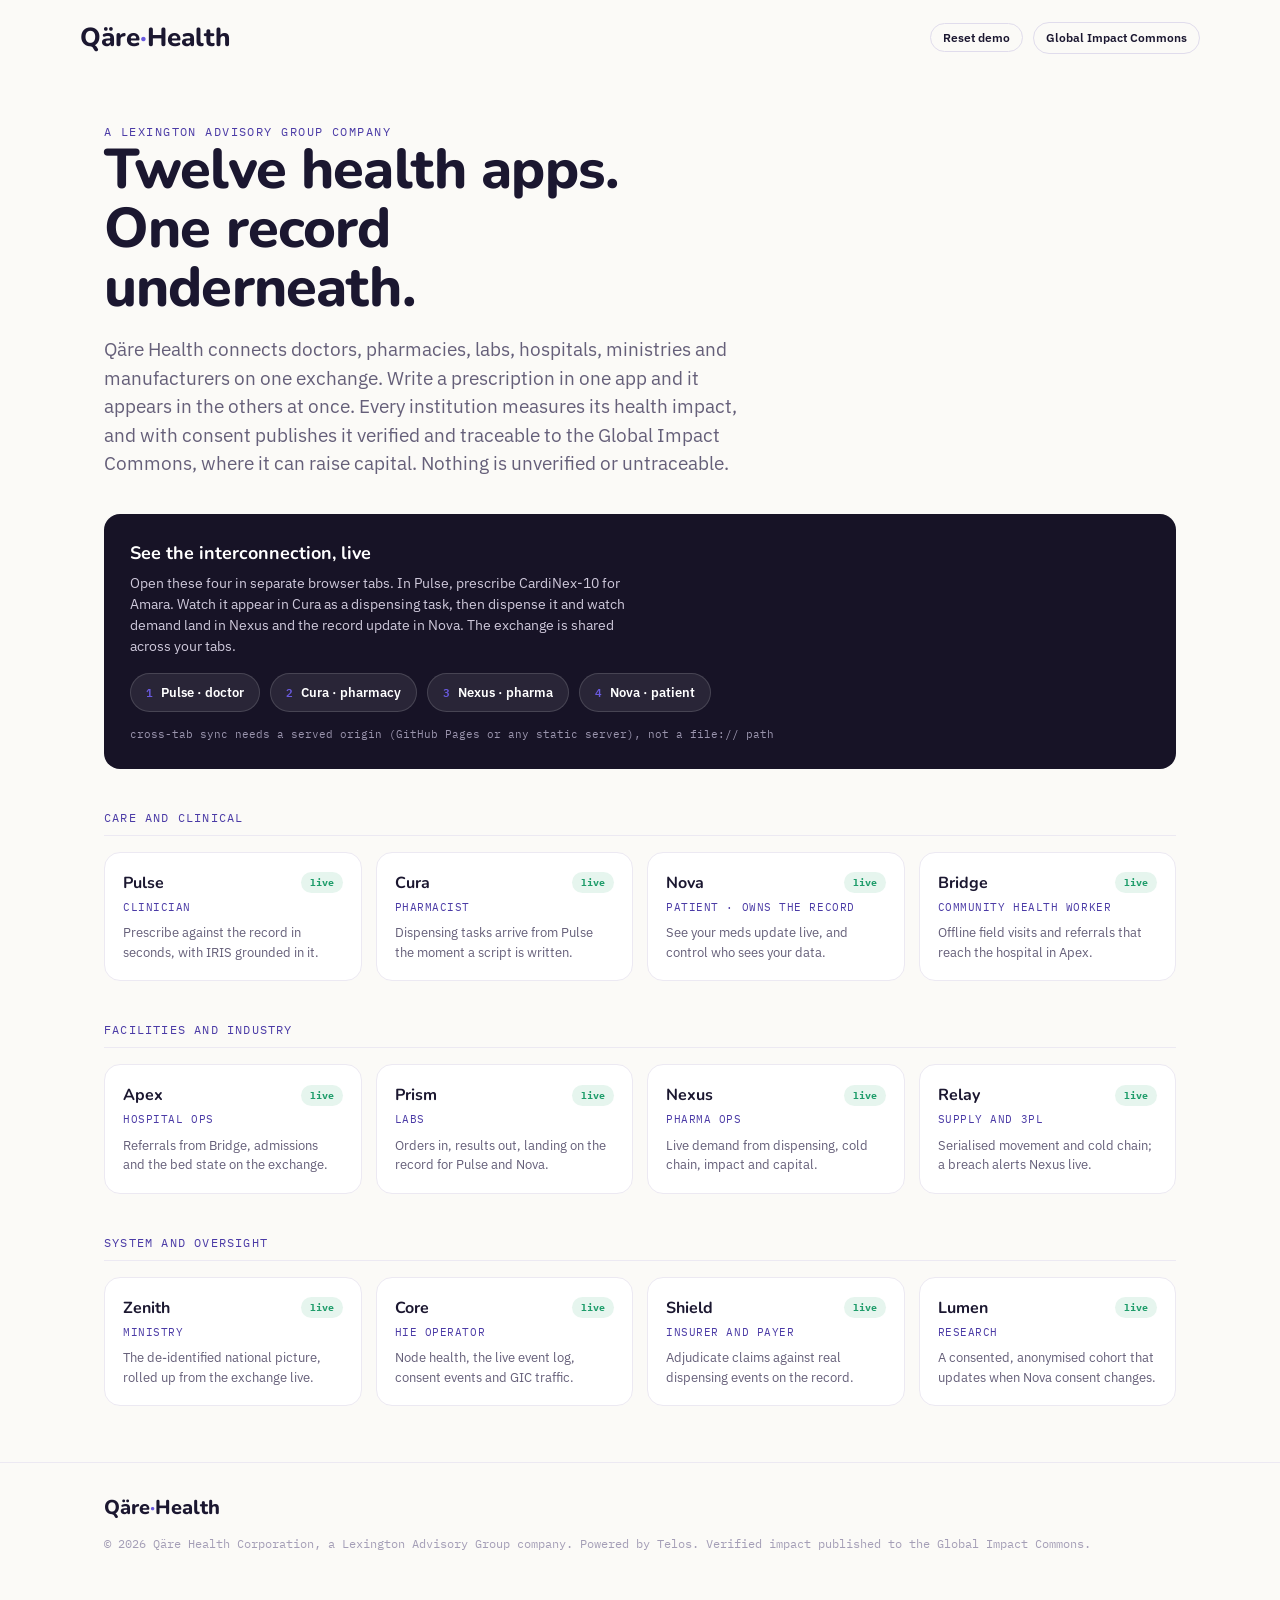
==== commit c6759129: "feat: all twelve apps live on the shared exchange Builds the remaining eight apps (Bridge, Apex, Pri" ====
--- a/index.html
+++ b/index.html
@@ -73,30 +73,30 @@
     <div class="cluster">
       <div class="cluster-label">Care and clinical</div>
       <div class="grid">
-        <a class="p live" href="products/pulse/"><div class="pn">Pulse <span class="tag live">live</span></div><div class="per">Clinician · small clinic</div><div class="pd">Prescribe against the record in seconds, with IRIS grounded in it.</div></a>
-        <a class="p live" href="products/cura/"><div class="pn">Cura <span class="tag live">live</span></div><div class="per">Pharmacist · small pharmacy</div><div class="pd">Dispensing tasks arrive from Pulse the moment a script is written.</div></a>
+        <a class="p live" href="products/pulse/"><div class="pn">Pulse <span class="tag live">live</span></div><div class="per">Clinician</div><div class="pd">Prescribe against the record in seconds, with IRIS grounded in it.</div></a>
+        <a class="p live" href="products/cura/"><div class="pn">Cura <span class="tag live">live</span></div><div class="per">Pharmacist</div><div class="pd">Dispensing tasks arrive from Pulse the moment a script is written.</div></a>
         <a class="p live" href="products/nova/"><div class="pn">Nova <span class="tag live">live</span></div><div class="per">Patient · owns the record</div><div class="pd">See your meds update live, and control who sees your data.</div></a>
-        <div class="p soon"><div class="pn">Bridge <span class="tag soon">next</span></div><div class="per">Community health worker</div><div class="pd">Offline field visits, screening and referral on low-end hardware.</div></div>
+        <a class="p live" href="products/bridge/"><div class="pn">Bridge <span class="tag live">live</span></div><div class="per">Community health worker</div><div class="pd">Offline field visits and referrals that reach the hospital in Apex.</div></a>
       </div>
     </div>
 
     <div class="cluster">
       <div class="cluster-label">Facilities and industry</div>
       <div class="grid">
-        <a class="p live" href="products/nexus/"><div class="pn">Nexus <span class="tag live">live</span></div><div class="per">Pharma ops · large maker</div><div class="pd">Live demand from dispensing, cold chain, impact and capital.</div></a>
-        <div class="p soon"><div class="pn">Apex <span class="tag soon">next</span></div><div class="per">Hospital ops · mid size</div><div class="pd">Admissions, beds and the facility record on the exchange.</div></div>
-        <div class="p soon"><div class="pn">Prism <span class="tag soon">next</span></div><div class="per">Labs · mid size</div><div class="pd">Orders in, results out, closing the loop to Pulse and Nova.</div></div>
-        <div class="p soon"><div class="pn">Relay <span class="tag soon">next</span></div><div class="per">Supply and 3PL</div><div class="pd">Serialised movement and cold chain from plant to shelf.</div></div>
+        <a class="p live" href="products/apex/"><div class="pn">Apex <span class="tag live">live</span></div><div class="per">Hospital ops</div><div class="pd">Referrals from Bridge, admissions and the bed state on the exchange.</div></a>
+        <a class="p live" href="products/prism/"><div class="pn">Prism <span class="tag live">live</span></div><div class="per">Labs</div><div class="pd">Orders in, results out, landing on the record for Pulse and Nova.</div></a>
+        <a class="p live" href="products/nexus/"><div class="pn">Nexus <span class="tag live">live</span></div><div class="per">Pharma ops</div><div class="pd">Live demand from dispensing, cold chain, impact and capital.</div></a>
+        <a class="p live" href="products/relay/"><div class="pn">Relay <span class="tag live">live</span></div><div class="per">Supply and 3PL</div><div class="pd">Serialised movement and cold chain; a breach alerts Nexus live.</div></a>
       </div>
     </div>
 
     <div class="cluster">
       <div class="cluster-label">System and oversight</div>
       <div class="grid">
-        <div class="p soon"><div class="pn">Zenith <span class="tag soon">next</span></div><div class="per">Ministry</div><div class="pd">The de-identified national picture and the impact score.</div></div>
-        <div class="p soon"><div class="pn">Core <span class="tag soon">next</span></div><div class="per">HIE operator</div><div class="pd">Node health, data flows, consent events and adapter status.</div></div>
-        <div class="p soon"><div class="pn">Shield <span class="tag soon">next</span></div><div class="per">Insurer and payer</div><div class="pd">Adjudicate claims against the shared, verifiable record.</div></div>
-        <div class="p soon"><div class="pn">Lumen <span class="tag soon">next</span></div><div class="per">Research</div><div class="pd">Consented, anonymised cohorts drawn from the Commons.</div></div>
+        <a class="p live" href="products/zenith/"><div class="pn">Zenith <span class="tag live">live</span></div><div class="per">Ministry</div><div class="pd">The de-identified national picture, rolled up from the exchange live.</div></a>
+        <a class="p live" href="products/core/"><div class="pn">Core <span class="tag live">live</span></div><div class="per">HIE operator</div><div class="pd">Node health, the live event log, consent events and GIC traffic.</div></a>
+        <a class="p live" href="products/shield/"><div class="pn">Shield <span class="tag live">live</span></div><div class="per">Insurer and payer</div><div class="pd">Adjudicate claims against real dispensing events on the record.</div></a>
+        <a class="p live" href="products/lumen/"><div class="pn">Lumen <span class="tag live">live</span></div><div class="per">Research</div><div class="pd">A consented, anonymised cohort that updates when Nova consent changes.</div></a>
       </div>
     </div>
   </div>
--- a/assets/qare.css
+++ b/assets/qare.css
@@ -66,6 +66,14 @@
 .provenance { font-family: var(--font-mono); font-size: 11px; color: var(--faint); margin-top: 14px; display: flex; gap: 7px; align-items: baseline; }
 .provenance::before { content: "◦"; color: var(--iris-bright); }
 
+/* Tenant size switcher */
+.tenants { display: flex; gap: 8px; flex-wrap: wrap; margin-top: 16px; }
+.tenant { display: inline-flex; align-items: center; gap: 8px; font-family: var(--font-ui); font-size: 13px; cursor: pointer; background: var(--surface); border: 1px solid var(--border); border-radius: 999px; padding: 7px 14px; color: var(--mid); transition: all .15s ease; }
+.tenant:hover { border-color: var(--iris-line); }
+.tenant.on { background: var(--iris-tint); border-color: var(--iris-line); color: var(--iris-deep); font-weight: 600; }
+.tenant .tz { font-family: var(--font-mono); font-size: 10px; letter-spacing: 0.06em; color: var(--iris); background: var(--surface); border-radius: 999px; padding: 1px 7px; }
+.tenant.on .tz { background: #fff; }
+
 /* Live toast when a cross-tab event lands */
 .toast-wrap { position: fixed; right: 20px; bottom: 20px; z-index: 90; display: flex; flex-direction: column; gap: 8px; max-width: 340px; }
 .toast { background: var(--chrome); color: #fff; border-radius: 12px; padding: 12px 14px; box-shadow: var(--card-shadow); font-size: 13px; opacity: 0; transform: translateY(8px); transition: all .25s ease; }
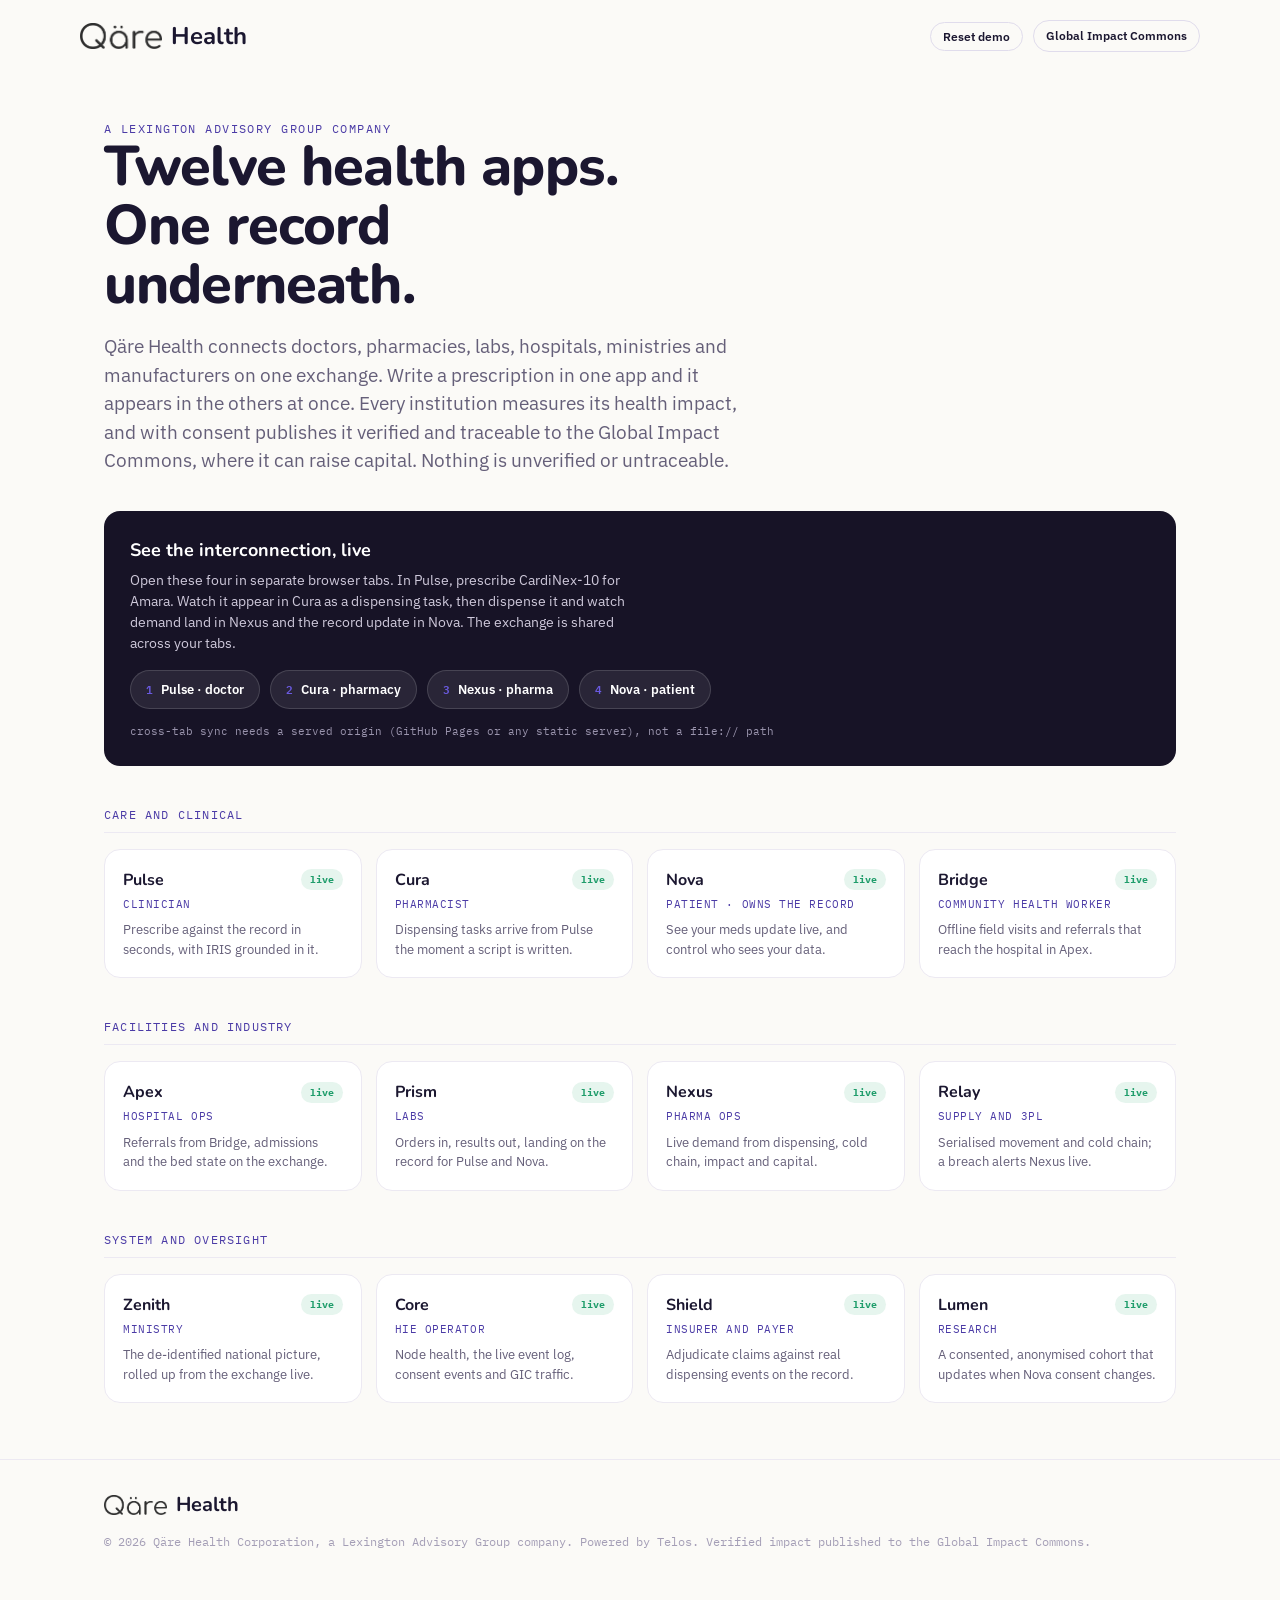
==== commit 7fdfb63d: "feat: wire in the Qäre wordmark across all apps, launcher and preview Replaces the styled-text place" ====
--- a/index.html
+++ b/index.html
@@ -35,7 +35,9 @@
   .tag { font-family: var(--font-mono); font-size: 10px; border-radius: 999px; padding: 3px 9px; }
   .tag.live { background: var(--verified-tint); color: var(--verified); }
   .tag.soon { background: var(--unmeasured-tint); color: var(--mid); }
-  .wordmark-xl { font-family: var(--font-brand); font-weight: 800; font-size: 26px; }
+  .wordmark-xl { font-family: var(--font-brand); font-weight: 700; font-size: 24px; display: inline-flex; align-items: center; gap: 9px; color: var(--ink); }
+  .wordmark-xl img { height: 26px; width: auto; display: block; }
+  .wordmark-xl.sm img { height: 20px; }
   .wordmark-xl .dot { color: var(--iris-bright); }
   footer { border-top: 1px solid var(--hairline); margin-top: 56px; padding: 30px 0 50px; }
   footer .mono { color: var(--faint); font-size: 12px; }
@@ -45,7 +47,7 @@
 </head>
 <body>
 <div class="wrap topline">
-  <div class="wordmark-xl">Qäre<span class="dot">·</span>Health</div>
+  <div class="wordmark-xl"><img src="assets/brand/qare-wordmark.png" alt="Qäre"> Health</div>
   <div class="right">
     <button class="btn btn-ghost btn-sm" id="reset">Reset demo</button>
     <a class="btn btn-ghost btn-sm" href="https://claude.ai/artifact/2qLBV7z36uALqjeJPXxNG9" target="_blank" rel="noopener">Global Impact Commons</a>
@@ -102,7 +104,7 @@
   </div>
 
   <footer><div class="wrap">
-    <div class="wordmark-xl" style="font-size:20px">Qäre<span class="dot">·</span>Health</div>
+    <div class="wordmark-xl sm" style="font-size:20px"><img src="assets/brand/qare-wordmark.png" alt="Qäre"> Health</div>
     <div class="mono" style="margin-top:12px">© 2026 Qäre Health Corporation, a Lexington Advisory Group company. Powered by Telos. Verified impact published to the Global Impact Commons.</div>
   </div></footer>
 </main>
--- a/assets/qare.css
+++ b/assets/qare.css
@@ -22,7 +22,8 @@
   background: rgba(251,250,247,0.9); backdrop-filter: blur(8px);
   border-bottom: 1px solid var(--hairline);
 }
-.qbar .wordmark { font-family: var(--font-brand); font-weight: 800; font-size: 20px; letter-spacing: -0.01em; }
+.qbar .wordmark { font-family: var(--font-brand); font-weight: 700; font-size: 18px; letter-spacing: -0.01em; display: inline-flex; align-items: center; gap: 7px; color: var(--ink); }
+.wm-img { height: 19px; width: auto; display: block; }
 .qbar .wordmark .dot { color: var(--iris-bright); }
 .qbar .app-name { font-family: var(--font-brand); font-weight: 700; font-size: 15px; color: var(--iris); padding-left: 12px; border-left: 1px solid var(--border); }
 .qbar .spacer { flex: 1; }
@@ -66,6 +67,67 @@
 .provenance { font-family: var(--font-mono); font-size: 11px; color: var(--faint); margin-top: 14px; display: flex; gap: 7px; align-items: baseline; }
 .provenance::before { content: "◦"; color: var(--iris-bright); }
 
+/* ---- Operating-system shell: module rail + workspace ---- */
+.os { display: grid; grid-template-columns: 236px 1fr; align-items: start; }
+@media (max-width: 860px) { .os { grid-template-columns: 1fr; } }
+.os-nav { position: sticky; top: 58px; align-self: start; height: calc(100vh - 58px); overflow-y: auto; border-right: 1px solid var(--hairline); background: var(--surface); padding: 14px 10px; display: flex; flex-direction: column; gap: 2px; }
+@media (max-width: 860px) { .os-nav { position: static; height: auto; flex-direction: row; overflow-x: auto; border-right: 0; border-bottom: 1px solid var(--hairline); } }
+.os-nav .grp { font-family: var(--font-mono); font-size: 10px; letter-spacing: 0.1em; text-transform: uppercase; color: var(--faint); padding: 12px 10px 6px; }
+@media (max-width: 860px) { .os-nav .grp { display: none; } }
+.navitem { display: flex; align-items: center; gap: 10px; width: 100%; text-align: left; background: transparent; border: 0; border-radius: 9px; padding: 9px 10px; font-size: 13px; color: var(--mid); white-space: nowrap; }
+.navitem:hover { background: var(--surface-alt); color: var(--ink); }
+.navitem.on { background: var(--iris-tint); color: var(--iris-deep); font-weight: 600; }
+.navitem .ic { width: 20px; height: 20px; border-radius: 6px; background: var(--surface-alt); display: grid; place-items: center; font-family: var(--font-mono); font-size: 11px; color: var(--mid); flex: 0 0 auto; }
+.navitem.on .ic { background: var(--iris); color: #fff; }
+.navitem .bdg { margin-left: auto; font-family: var(--font-mono); font-size: 10px; background: var(--inconsistent); color: #fff; border-radius: 999px; padding: 1px 7px; }
+.navitem .bdg.calm { background: var(--iris); }
+.os-main { padding: 24px; min-width: 0; }
+@media (max-width: 520px) { .os-main { padding: 16px; } }
+
+/* Section header + toolbar */
+.sec-head { display: flex; align-items: flex-end; justify-content: space-between; gap: 16px; flex-wrap: wrap; margin-bottom: 16px; }
+.sec-head .t { font-family: var(--font-brand); font-weight: 800; font-size: 22px; letter-spacing: -0.01em; }
+.sec-head .d { color: var(--mid); font-size: 14px; margin-top: 2px; }
+.sec-head .actions { display: flex; gap: 8px; }
+.toolbar { display: flex; gap: 8px; flex-wrap: wrap; align-items: center; margin-bottom: 14px; }
+.toolbar .search { flex: 1 1 200px; min-width: 140px; font-family: var(--font-ui); font-size: 13px; padding: 8px 12px; border: 1px solid var(--border); border-radius: 999px; background: var(--surface); }
+
+/* Sub-tabs within a module */
+.subtabs { display: flex; gap: 4px; background: var(--surface-alt); border: 1px solid var(--hairline); border-radius: 12px; padding: 4px; margin-bottom: 16px; flex-wrap: wrap; }
+.subtab { border: 0; background: transparent; border-radius: 9px; padding: 8px 14px; font-size: 13px; color: var(--mid); font-weight: 500; }
+.subtab.on { background: var(--surface); color: var(--ink); box-shadow: var(--card-shadow); font-weight: 600; }
+
+/* Dense data table */
+.qt { width: 100%; border-collapse: collapse; font-size: 13px; }
+.qt th { text-align: left; font-family: var(--font-mono); font-size: 10px; letter-spacing: 0.05em; text-transform: uppercase; color: var(--faint); font-weight: 600; padding: 10px 12px; border-bottom: 1px solid var(--border); }
+.qt td { padding: 11px 12px; border-bottom: 1px solid var(--hairline); vertical-align: middle; }
+.qt tr:hover td { background: var(--row-hover); }
+.qt td .nm { font-weight: 600; }
+.qt td .sub2 { font-size: 11px; color: var(--mid); }
+.qt .num { font-family: var(--font-mono); font-variant-numeric: tabular-nums; text-align: right; }
+.qt-wrap { overflow-x: auto; border: 1px solid var(--hairline); border-radius: var(--card-radius); background: var(--surface); }
+
+/* Split and grid */
+.split { display: grid; grid-template-columns: 1.4fr 1fr; gap: 18px; }
+@media (max-width: 900px) { .split { grid-template-columns: 1fr; } }
+.cards3 { display: grid; grid-template-columns: repeat(3, 1fr); gap: 14px; }
+@media (max-width: 760px) { .cards3 { grid-template-columns: 1fr; } }
+
+/* Severity dot + meter */
+.sev { width: 8px; height: 8px; border-radius: 50%; display: inline-block; margin-right: 8px; }
+.sev.ok { background: var(--verified); } .sev.warn { background: var(--claimed); } .sev.crit { background: var(--inconsistent); } .sev.idle { background: var(--faint); }
+.meter { height: 8px; border-radius: 999px; background: var(--surface-alt); overflow: hidden; }
+.meter .fill { height: 100%; border-radius: 999px; background: var(--iris); }
+.meter .fill.warn { background: var(--claimed); } .meter .fill.crit { background: var(--inconsistent); } .meter .fill.ok { background: var(--verified); }
+.wardgrid { display: grid; grid-template-columns: repeat(auto-fill, minmax(26px, 1fr)); gap: 5px; }
+.bed { aspect-ratio: 1; border-radius: 5px; background: var(--verified-tint); border: 1px solid var(--verified); }
+.bed.occ { background: var(--iris-tint); border-color: var(--iris-line); }
+.bed.block { background: var(--inconsistent-tint); border-color: var(--inconsistent); }
+.bed.free { background: var(--surface-alt); border-color: var(--border); }
+.spark { display: flex; align-items: flex-end; gap: 2px; height: 34px; }
+.spark i { flex: 1; background: var(--iris); border-radius: 2px 2px 0 0; min-height: 2px; display: block; }
+.spark i.hot { background: var(--inconsistent); }
+
 /* Tenant size switcher */
 .tenants { display: flex; gap: 8px; flex-wrap: wrap; margin-top: 16px; }
 .tenant { display: inline-flex; align-items: center; gap: 8px; font-family: var(--font-ui); font-size: 13px; cursor: pointer; background: var(--surface); border: 1px solid var(--border); border-radius: 999px; padding: 7px 14px; color: var(--mid); transition: all .15s ease; }
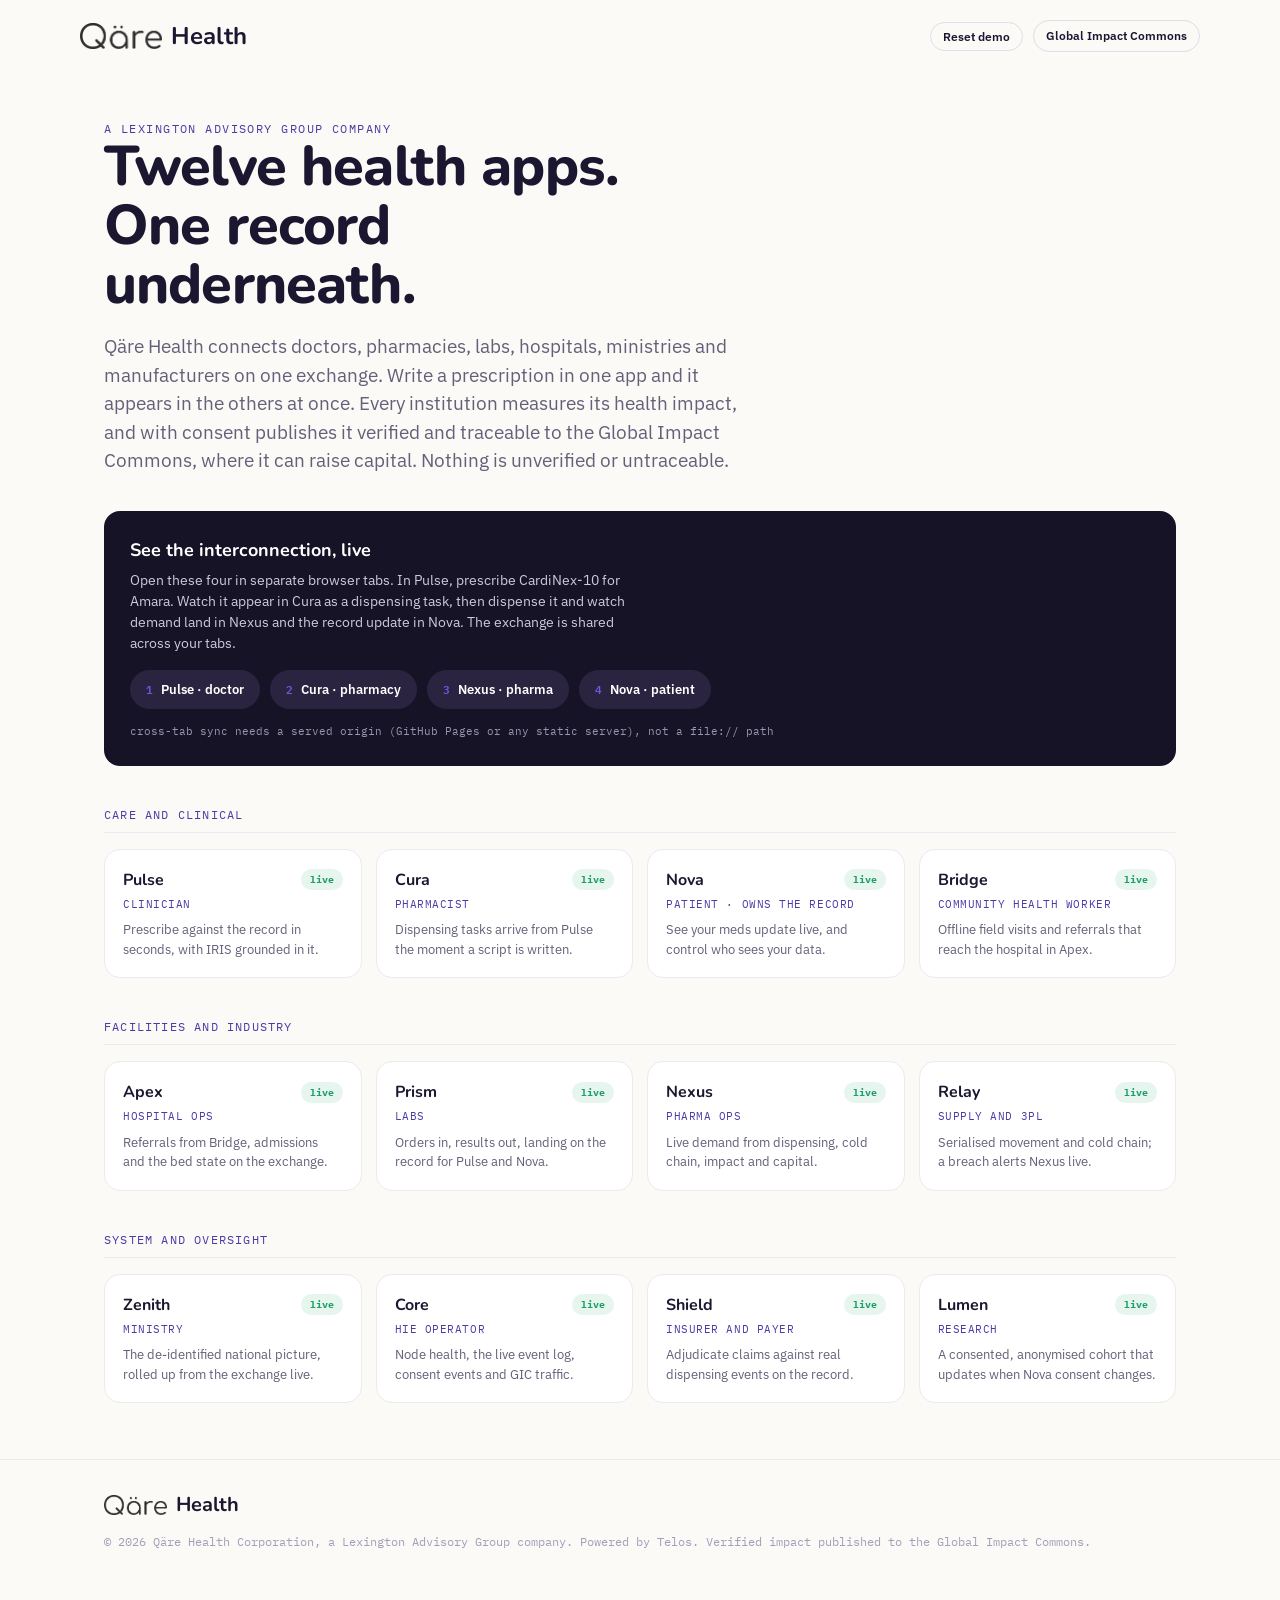
==== commit f8cdc72b: "Close open items: honest impact panel, IRIS widget, hex literals, favicon - Impact panel: Verified o" ====
--- a/index.html
+++ b/index.html
@@ -2,6 +2,7 @@
 <html lang="en">
 <head>
 <meta charset="utf-8" />
+<link rel="icon" href="data:," />
 <meta name="viewport" content="width=device-width, initial-scale=1" />
 <title>Qäre Health</title>
 <meta name="description" content="Twelve connected health apps on one exchange. Every institution collects impact and, with consent, publishes it verified to the Global Impact Commons to raise capital." />
@@ -14,13 +15,13 @@
   main { padding: 48px 0 80px; }
   .hero h1 { font-family: var(--font-brand); font-weight: 800; font-size: clamp(32px, 5.4vw, 56px); line-height: 1.05; letter-spacing: -0.015em; max-width: 16ch; }
   .hero p { color: var(--mid); font-size: clamp(16px, 2vw, 19px); max-width: 60ch; margin-top: 18px; }
-  .demo { background: var(--chrome); color: #fff; border-radius: var(--card-radius); padding: 26px; margin-top: 36px; }
+  .demo { background: var(--chrome); color: var(--surface); border-radius: var(--card-radius); padding: 26px; margin-top: 36px; }
   .demo h2 { font-family: var(--font-brand); font-weight: 700; font-size: 18px; }
-  .demo p { color: #cfc9db; font-size: 14px; margin-top: 6px; max-width: 64ch; }
+  .demo p { color: var(--on-chrome); font-size: 14px; margin-top: 6px; max-width: 64ch; }
   .demo .steps { display: flex; gap: 10px; flex-wrap: wrap; margin-top: 16px; }
-  .demo .chipbtn { display: inline-flex; align-items: center; gap: 8px; background: rgba(255,255,255,0.08); border: 1px solid rgba(255,255,255,0.14); border-radius: 999px; padding: 9px 15px; font-size: 13px; font-weight: 600; color: #fff; }
+  .demo .chipbtn { display: inline-flex; align-items: center; gap: 8px; background: var(--chrome-soft); border: 1px solid var(--chrome-soft); border-radius: 999px; padding: 9px 15px; font-size: 13px; font-weight: 600; color: var(--surface); }
   .demo .chipbtn .n { font-family: var(--font-mono); font-size: 11px; color: var(--iris-bright); }
-  .demo .note { color: #9a94ad; font-family: var(--font-mono); font-size: 11px; margin-top: 14px; }
+  .demo .note { color: var(--on-chrome-faint); font-family: var(--font-mono); font-size: 11px; margin-top: 14px; }
   .cluster { margin-top: 40px; }
   .cluster-label { font-family: var(--font-mono); font-size: 12px; letter-spacing: 0.1em; text-transform: uppercase; color: var(--iris); padding-bottom: 8px; border-bottom: 1px solid var(--hairline); }
   .grid { display: grid; grid-template-columns: repeat(4, 1fr); gap: 14px; margin-top: 16px; }
--- a/assets/tokens.css
+++ b/assets/tokens.css
@@ -1,5 +1,5 @@
 /*
- * Qäre Health — its own identity. Not Helios (brass), not GIC (dark green).
+ * Qäre Health: its own identity. Not Helios (brass), not GIC (dark green).
  * The design concepts are shared with the iQuantile family: warm paper ground,
  * one restrained accent, verification as visible status, IBM Plex for work and
  * numerals. The hues are Qäre's own: an iris indigo-violet on warm paper, with
@@ -14,6 +14,8 @@
   --surface-alt: #F5F3FA;   /* faint indigo-tinted panel */
   --chrome: #171326;        /* indigo-black chrome, distinct from Helios brown-black */
   --chrome-soft: #2A2440;
+  --on-chrome: #CFC9DB;      /* body text on the chrome */
+  --on-chrome-faint: #9A94AD;
 
   /* Accent: iris indigo-violet, Qäre's single bold hue */
   --iris: #4B3BA6;
--- a/assets/qare.css
+++ b/assets/qare.css
@@ -1,5 +1,5 @@
 /*
- * Qäre Health — shared component styles for every app shell.
+ * Qäre Health: shared component styles for every app shell.
  * Depends on assets/tokens.css. No em dashes.
  */
 * { box-sizing: border-box; margin: 0; padding: 0; }
@@ -39,7 +39,7 @@
 /* Buttons */
 .btn { font-family: var(--font-ui); font-size: 13px; font-weight: 600; border-radius: var(--control-radius); padding: 9px 16px; cursor: pointer; border: 1px solid transparent; transition: all .15s ease; }
 .btn:focus-visible { outline: none; box-shadow: var(--focus-ring); }
-.btn-primary { background: var(--iris); color: #fff; }
+.btn-primary { background: var(--iris); color: var(--surface); }
 .btn-primary:hover { background: var(--iris-deep); }
 .btn-ghost { background: transparent; border-color: var(--border); color: var(--ink); }
 .btn-ghost:hover { background: var(--surface-alt); }
@@ -78,8 +78,8 @@
 .navitem:hover { background: var(--surface-alt); color: var(--ink); }
 .navitem.on { background: var(--iris-tint); color: var(--iris-deep); font-weight: 600; }
 .navitem .ic { width: 20px; height: 20px; border-radius: 6px; background: var(--surface-alt); display: grid; place-items: center; font-family: var(--font-mono); font-size: 11px; color: var(--mid); flex: 0 0 auto; }
-.navitem.on .ic { background: var(--iris); color: #fff; }
-.navitem .bdg { margin-left: auto; font-family: var(--font-mono); font-size: 10px; background: var(--inconsistent); color: #fff; border-radius: 999px; padding: 1px 7px; }
+.navitem.on .ic { background: var(--iris); color: var(--surface); }
+.navitem .bdg { margin-left: auto; font-family: var(--font-mono); font-size: 10px; background: var(--inconsistent); color: var(--surface); border-radius: 999px; padding: 1px 7px; }
 .navitem .bdg.calm { background: var(--iris); }
 .os-main { padding: 24px; min-width: 0; }
 @media (max-width: 520px) { .os-main { padding: 16px; } }
@@ -134,11 +134,11 @@
 .tenant:hover { border-color: var(--iris-line); }
 .tenant.on { background: var(--iris-tint); border-color: var(--iris-line); color: var(--iris-deep); font-weight: 600; }
 .tenant .tz { font-family: var(--font-mono); font-size: 10px; letter-spacing: 0.06em; color: var(--iris); background: var(--surface); border-radius: 999px; padding: 1px 7px; }
-.tenant.on .tz { background: #fff; }
-
-/* Live toast when a cross-tab event lands */
-.toast-wrap { position: fixed; right: 20px; bottom: 20px; z-index: 90; display: flex; flex-direction: column; gap: 8px; max-width: 340px; }
-.toast { background: var(--chrome); color: #fff; border-radius: 12px; padding: 12px 14px; box-shadow: var(--card-shadow); font-size: 13px; opacity: 0; transform: translateY(8px); transition: all .25s ease; }
+.tenant.on .tz { background: var(--surface); }
+
+/* Live toast when a cross-tab event lands (docked left so IRIS owns the right) */
+.toast-wrap { position: fixed; left: 20px; bottom: 20px; z-index: 90; display: flex; flex-direction: column; gap: 8px; max-width: 340px; }
+.toast { background: var(--chrome); color: var(--surface); border-radius: 12px; padding: 12px 14px; box-shadow: var(--card-shadow); font-size: 13px; opacity: 0; transform: translateY(8px); transition: all .25s ease; }
 .toast.in { opacity: 1; transform: none; }
 .toast .t-k { font-family: var(--font-mono); font-size: 10px; letter-spacing: 0.1em; text-transform: uppercase; color: var(--iris-bright); }
 
@@ -160,3 +160,271 @@
 .feed .ev .tm { font-family: var(--font-mono); font-size: 10px; color: var(--faint); flex: 0 0 56px; }
 .feed .ev.fresh { animation: flash 1.2s ease; }
 @keyframes flash { 0%{background:var(--iris-tint)} 100%{background:transparent} }
+
+/* ---- IRIS: Qare's docked copilot (shared, every app) ---- */
+.iriswidget { position: fixed; right: 20px; bottom: 20px; z-index: 95; }
+.iris-mk { width: 16px; height: 16px; border-radius: 5px; flex: 0 0 auto; background:
+  radial-gradient(circle at 30% 30%, var(--iris-bright), var(--iris-deep)); box-shadow: 0 0 0 3px var(--iris-tint); }
+.iris-fab { display: inline-flex; align-items: center; gap: 9px; font-family: var(--font-brand); font-weight: 700;
+  font-size: 13px; color: var(--surface); background: var(--iris); border: 0; border-radius: 999px; padding: 11px 18px;
+  cursor: pointer; box-shadow: 0 10px 24px -8px rgba(74,59,166,0.6); transition: transform .15s ease, background .15s ease; }
+.iris-fab:hover { background: var(--iris-deep); transform: translateY(-1px); }
+.iriswidget.open .iris-fab { display: none; }
+.iriswidget:not(.open) .iris-panel { display: none; }
+.iris-panel { width: 370px; max-width: calc(100vw - 32px); height: 520px; max-height: calc(100vh - 100px);
+  display: flex; flex-direction: column; background: var(--surface); border: 1px solid var(--iris-line);
+  border-radius: 18px; box-shadow: 0 30px 70px -28px rgba(27,23,48,0.5); overflow: hidden;
+  opacity: 0; transform: translateY(10px) scale(0.98); transition: opacity .2s ease, transform .2s ease; }
+.iriswidget.open .iris-panel { opacity: 1; transform: none; }
+.iris-h { display: flex; align-items: center; gap: 9px; padding: 13px 15px; border-bottom: 1px solid var(--hairline);
+  background: var(--surface-alt); }
+.iris-h b { font-family: var(--font-brand); font-size: 14px; }
+.iris-ctx { font-family: var(--font-mono); font-size: 10px; letter-spacing: .06em; text-transform: uppercase;
+  color: var(--iris); background: var(--surface); border: 1px solid var(--iris-line); border-radius: 999px; padding: 2px 9px; }
+.iris-x { margin-left: auto; background: transparent; border: 0; font-size: 20px; line-height: 1; color: var(--mid); cursor: pointer; padding: 0 4px; }
+.iris-log { flex: 1; overflow-y: auto; padding: 15px; display: flex; flex-direction: column; gap: 10px; }
+.iris-b { max-width: 86%; font-size: 13px; line-height: 1.5; padding: 10px 13px; border-radius: 13px; white-space: pre-wrap; }
+.iris-b.ai { align-self: flex-start; background: var(--iris-tint); color: var(--ink); border-bottom-left-radius: 4px; }
+.iris-b.me { align-self: flex-end; background: var(--chrome); color: var(--surface); border-bottom-right-radius: 4px; }
+.iris-dots { display: inline-block; width: 18px; }
+.iris-dots::after { content: "..."; animation: irisdots 1.2s steps(4, end) infinite; }
+@keyframes irisdots { 0%{content:"."} 33%{content:".."} 66%{content:"..."} }
+.iris-b.think { display: flex; align-items: center; gap: 7px; background: transparent; color: var(--mid); font-size: 12px; padding: 4px 2px; }
+.iris-team { font-family: var(--font-mono); font-size: 11px; letter-spacing: .02em; color: var(--iris); }
+.iris-acts { display: flex; flex-wrap: wrap; gap: 7px; align-self: flex-start; margin-top: -2px; }
+.iris-act { font-size: 12px; font-weight: 600; border-radius: 999px; padding: 7px 13px; cursor: pointer; border: 1px solid transparent; }
+.iris-act.act { background: var(--iris); color: var(--surface); }
+.iris-act.act:hover { background: var(--iris-deep); }
+.iris-act.evidence { background: var(--surface); color: var(--iris-deep); border-color: var(--iris-line); }
+.iris-act.evidence:hover { background: var(--iris-tint); }
+.iris-chips { display: flex; flex-wrap: wrap; gap: 6px; padding: 0 15px 10px; }
+.iris-chip { font-size: 12px; color: var(--iris-deep); background: var(--surface-alt); border: 1px solid var(--iris-line);
+  border-radius: 999px; padding: 6px 11px; cursor: pointer; }
+.iris-chip:hover { background: var(--iris-tint); }
+.iris-in { display: flex; gap: 8px; padding: 12px 14px; border-top: 1px solid var(--hairline); }
+.iris-in input { flex: 1; font-family: var(--font-ui); font-size: 13px; padding: 9px 13px; border: 1px solid var(--border);
+  border-radius: 999px; background: var(--surface); }
+.iris-in input:focus-visible { outline: none; box-shadow: var(--focus-ring); }
+.iris-in button { flex: 0 0 auto; width: 36px; border: 0; border-radius: 50%; background: var(--iris); color: var(--surface); font-size: 15px; cursor: pointer; }
+.iris-foot { font-size: 10.5px; color: var(--faint); padding: 0 15px 12px; }
+@media (prefers-reduced-motion: reduce) { .iris-fab, .iris-panel { transition: none; } .iris-dots::after { animation: none; content: "..."; } }
+
+/* ---- Live operating surface: flow strip, clock, streaming feed ---- */
+.flow { display: flex; flex-wrap: nowrap; align-items: center; gap: 0; overflow-x: auto;
+  background: var(--surface); border: 1px solid var(--hairline); border-radius: var(--card-radius); padding: 18px 16px; }
+.flow .node { flex: 0 0 auto; display: flex; flex-direction: column; align-items: center; gap: 4px; min-width: 84px; text-align: center; }
+.flow .node .dot { width: 38px; height: 38px; border-radius: 11px; background: var(--iris-tint); color: var(--iris-deep);
+  display: grid; place-items: center; font-family: var(--font-mono); font-size: 11px; font-weight: 600; border: 1px solid var(--iris-line); }
+.flow .node.hot .dot { background: var(--inconsistent-tint); color: var(--inconsistent); border-color: var(--inconsistent-tint); }
+.flow .node .nl { font-size: 11px; font-weight: 600; }
+.flow .node .nv { font-family: var(--font-mono); font-size: 11px; color: var(--mid); }
+.flow .link { flex: 1 1 24px; position: relative; height: 2px; min-width: 24px; background: var(--border); align-self: center; margin-top: -18px; }
+.flow .link::after { content: ""; position: absolute; top: -2px; left: 0; width: 6px; height: 6px; border-radius: 50%;
+  background: var(--iris-bright); animation: flowdot 1.8s linear infinite; }
+.flow .link.hot::after { background: var(--inconsistent); }
+@keyframes flowdot { from { left: -4px; opacity: 0; } 15% { opacity: 1; } 85% { opacity: 1; } to { left: 100%; opacity: 0; } }
+@media (prefers-reduced-motion: reduce) { .flow .link::after { animation: none; opacity: .6; } }
+.clock { font-family: var(--font-mono); font-variant-numeric: tabular-nums; font-weight: 500; }
+.livedot { display: inline-block; width: 7px; height: 7px; border-radius: 50%; background: var(--verified); margin-right: 6px;
+  box-shadow: 0 0 0 0 rgba(31,157,107,0.5); animation: pulse 2s infinite; vertical-align: middle; }
+.band { font-family: var(--font-mono); font-size: 10px; color: var(--faint); }
+
+/* ---- Element library, rail chips, EESG rollup (the three-rail contract, visible) ---- */
+.rails { display: inline-flex; gap: 4px; }
+.rail { font-family: var(--font-mono); font-size: 9px; letter-spacing: .04em; border-radius: 999px; padding: 2px 6px; border: 1px solid var(--border); color: var(--faint); background: var(--surface); }
+.rail.on.exch { color: var(--iris-deep); background: var(--iris-tint); border-color: var(--iris-line); }
+.rail.on.eesg { color: var(--verified); background: var(--verified-tint); border-color: var(--verified-tint); }
+.rail.on.gic { color: var(--capital); background: var(--claimed-tint); border-color: var(--claimed-tint); }
+
+.lib { width: 100%; border-collapse: collapse; font-size: 13px; }
+.lib th { text-align: left; font-family: var(--font-mono); font-size: 10px; letter-spacing: .05em; text-transform: uppercase; color: var(--faint); padding: 10px 12px; border-bottom: 1px solid var(--border); }
+.lib td { padding: 11px 12px; border-bottom: 1px solid var(--hairline); vertical-align: middle; }
+.lib td .nm { font-weight: 600; }
+.lib td .ds { font-size: 11px; color: var(--mid); }
+.lib .grp-row td { background: var(--surface-alt); font-family: var(--font-mono); font-size: 10px; letter-spacing: .08em; text-transform: uppercase; color: var(--iris); }
+.toggle { position: relative; width: 38px; height: 22px; border-radius: 999px; border: 0; background: var(--border); cursor: pointer; transition: background .15s ease; flex: 0 0 auto; }
+.toggle::after { content: ""; position: absolute; top: 2px; left: 2px; width: 18px; height: 18px; border-radius: 50%; background: var(--surface); transition: transform .15s ease; box-shadow: 0 1px 3px rgba(0,0,0,.2); }
+.toggle.on { background: var(--iris); } .toggle.on::after { transform: translateX(16px); }
+.toggle.locked { opacity: .5; cursor: not-allowed; }
+
+/* EESG rollup grid, generated from enabled modules */
+.eesg { display: grid; grid-template-columns: repeat(4, 1fr); gap: 12px; }
+@media (max-width: 900px) { .eesg { grid-template-columns: 1fr 1fr; } }
+@media (max-width: 560px) { .eesg { grid-template-columns: 1fr; } }
+.eesg .pillar { background: var(--surface); border: 1px solid var(--hairline); border-radius: var(--card-radius); padding: 14px; }
+.eesg .pillar h4 { font-family: var(--font-brand); font-size: 13px; letter-spacing: .02em; margin-bottom: 10px; color: var(--iris-deep); }
+.eesg .met { padding: 8px 0; border-bottom: 1px solid var(--hairline); }
+.eesg .met:last-child { border-bottom: 0; }
+.eesg .met .mv { display: flex; justify-content: space-between; align-items: center; gap: 8px; }
+.eesg .met .mn { font-size: 12px; }
+.eesg .met .mnum { font-family: var(--font-mono); font-size: 13px; font-weight: 600; }
+.eesg .met .src { font-family: var(--font-mono); font-size: 10px; color: var(--faint); margin-top: 2px; }
+.eesg .empty { color: var(--faint); font-size: 12px; }
+
+.progress { height: 6px; border-radius: 999px; background: var(--surface-alt); overflow: hidden; margin-top: 6px; }
+.progress .fill { height: 100%; background: var(--iris); border-radius: 999px; transition: width .4s ease; }
+.progress .fill.ok { background: var(--verified); } .progress .fill.warn { background: var(--claimed); } .progress .fill.crit { background: var(--inconsistent); }
+.scanfeed i { font-family: var(--font-mono); font-size: 11px; }
+.pitch { background: linear-gradient(135deg, var(--iris-tint), var(--surface)); border: 1px solid var(--iris-line); border-radius: var(--card-radius); padding: 16px 18px; margin-bottom: 16px; }
+.pitch .k { font-family: var(--font-mono); font-size: 10px; letter-spacing: .1em; text-transform: uppercase; color: var(--iris); }
+.pitch .l { font-family: var(--font-brand); font-weight: 700; font-size: 15px; margin-top: 3px; }
+
+/* ---- Topbar trust badge + role chip ---- */
+.trustbadge { display: inline-flex; align-items: center; gap: 7px; font-family: var(--font-ui); font-size: 12px; font-weight: 600; color: var(--verified); background: var(--verified-tint); border: 1px solid var(--verified-tint); border-radius: 999px; padding: 6px 12px; cursor: pointer; margin-right: 12px; }
+.trustbadge:hover { filter: brightness(0.98); }
+.shield { width: 11px; height: 13px; flex: 0 0 auto; background: currentColor; -webkit-mask: center/contain no-repeat; mask: center/contain no-repeat;
+  -webkit-mask-image: url("data:image/svg+xml,%3Csvg xmlns='http://www.w3.org/2000/svg' viewBox='0 0 24 24'%3E%3Cpath d='M12 2l8 3v6c0 5-3.4 8.5-8 11-4.6-2.5-8-6-8-11V5l8-3z'/%3E%3C/svg%3E");
+  mask-image: url("data:image/svg+xml,%3Csvg xmlns='http://www.w3.org/2000/svg' viewBox='0 0 24 24'%3E%3Cpath d='M12 2l8 3v6c0 5-3.4 8.5-8 11-4.6-2.5-8-6-8-11V5l8-3z'/%3E%3C/svg%3E"); }
+.rolechip { font-family: var(--font-mono); font-size: 10px; letter-spacing: .04em; text-transform: uppercase; color: var(--iris-deep); background: var(--iris-tint); border: 1px solid var(--iris-line); border-radius: 999px; padding: 2px 8px; margin-left: 10px; align-self: center; }
+
+/* Security engine list in the compliance module */
+.seclist { display: grid; grid-template-columns: 1fr 1fr; gap: 2px 20px; }
+@media (max-width: 760px) { .seclist { grid-template-columns: 1fr; } }
+.secrow { display: flex; align-items: center; gap: 10px; padding: 9px 0; border-bottom: 1px solid var(--hairline); }
+
+/* ---- Auth: login + secure-loading splash ---- */
+#qare-auth { position: fixed; inset: 0; z-index: 1000; }
+.auth-wrap { position: fixed; inset: 0; display: grid; place-items: center; padding: 24px; isolation: isolate;
+  background: radial-gradient(1200px 600px at 70% -10%, var(--iris-tint), var(--page)); overflow: auto; }
+.auth-wrap::before { content: ""; position: absolute; inset: 0; z-index: 0;
+  background-image: var(--hero); background-repeat: no-repeat; background-position: center 42%;
+  background-size: min(880px, 92%) auto; opacity: 0.16; pointer-events: none; }
+.auth-card, .splash { position: relative; z-index: 1; }
+.auth-card { width: 100%; max-width: 400px; background: var(--surface); border: 1px solid var(--hairline); border-radius: 20px; box-shadow: 0 30px 80px -40px rgba(27,23,48,.4); padding: 34px 30px; }
+.auth-brand { display: flex; align-items: center; gap: 8px; font-family: var(--font-brand); font-weight: 800; font-size: 20px; }
+.auth-brand .auth-logo { height: 21px; }
+.auth-brand.big { justify-content: center; font-size: 24px; }
+.auth-app { font-family: var(--font-brand); font-weight: 700; font-size: 15px; color: var(--iris); margin-top: 14px; }
+.auth-sub { color: var(--mid); font-size: 14px; margin-top: 2px; }
+.auth-err { background: var(--inconsistent-tint); color: var(--inconsistent); border-radius: 10px; padding: 9px 12px; font-size: 12.5px; margin-top: 14px; }
+.auth-l { display: block; font-size: 11px; font-weight: 600; color: var(--mid); letter-spacing: .02em; margin: 16px 0 5px; }
+.auth-in { width: 100%; font-family: var(--font-ui); font-size: 14px; padding: 11px 13px; border: 1px solid var(--border); border-radius: 10px; background: var(--surface); }
+.auth-in:focus-visible { outline: none; box-shadow: var(--focus-ring); }
+.auth-roles { display: flex; gap: 6px; flex-wrap: wrap; }
+.auth-role { font-size: 12.5px; border: 1px solid var(--border); background: var(--surface); border-radius: 999px; padding: 7px 13px; cursor: pointer; color: var(--mid); }
+.auth-role.on { background: var(--iris-tint); border-color: var(--iris-line); color: var(--iris-deep); font-weight: 600; }
+.auth-primary { width: 100%; margin-top: 20px; background: var(--iris); color: var(--surface); border: 0; border-radius: 10px; padding: 13px; font-size: 14px; font-weight: 600; cursor: pointer; }
+.auth-primary:hover { background: var(--iris-deep); }
+.auth-or { display: flex; align-items: center; gap: 10px; margin: 20px 0 14px; color: var(--faint); font-size: 11px; }
+.auth-or::before, .auth-or::after { content: ""; flex: 1; height: 1px; background: var(--hairline); }
+.auth-sso { display: grid; gap: 8px; }
+.auth-ssobtn { font-size: 13px; font-weight: 600; border: 1px solid var(--border); background: var(--surface); border-radius: 10px; padding: 11px; cursor: pointer; color: var(--ink); }
+.auth-ssobtn:hover { background: var(--surface-alt); }
+.auth-demo { margin-top: 18px; font-size: 12px; color: var(--mid); text-align: center; background: var(--surface-alt); border-radius: 10px; padding: 9px; }
+.auth-trust { display: flex; align-items: center; justify-content: center; gap: 6px; margin-top: 12px; font-size: 11px; color: var(--verified); }
+
+.splash { width: 100%; max-width: 420px; text-align: center; }
+.splash-app { font-family: var(--font-brand); font-weight: 700; font-size: 15px; color: var(--iris); margin-top: 10px; }
+.splash-steps { display: inline-flex; flex-direction: column; gap: 10px; text-align: left; margin: 26px auto; }
+.splash-step { display: flex; align-items: center; gap: 10px; font-size: 13px; color: var(--faint); transition: color .2s ease; }
+.splash-step .sdot { width: 16px; height: 16px; border-radius: 50%; border: 2px solid var(--border); flex: 0 0 auto; transition: all .2s ease; }
+.splash-step.on { color: var(--ink); }
+.splash-step.on .sdot { background: var(--verified); border-color: var(--verified); box-shadow: inset 0 0 0 2px var(--surface); }
+.splash-bar { height: 5px; border-radius: 999px; background: var(--surface-alt); overflow: hidden; max-width: 280px; margin: 0 auto; }
+.splash-fill { height: 100%; width: 0; background: var(--iris); border-radius: 999px; transition: width .35s ease; }
+.splash-sign { margin-top: 16px; font-family: var(--font-mono); font-size: 11px; color: var(--mid); }
+
+/* ===== In-depth clinical chart (3-column workspace) ===== */
+.chart3 { display: grid; grid-template-columns: 252px minmax(0,1fr) 304px; gap: 16px; align-items: start; }
+@media (max-width: 1180px) { .chart3 { grid-template-columns: 1fr; } }
+.cblock { background: var(--surface); border: 1px solid var(--hairline); border-radius: var(--card-radius); padding: 15px; margin-bottom: 14px; }
+.cblock h4 { font-family: var(--font-mono); font-size: 10px; letter-spacing: .08em; text-transform: uppercase; color: var(--faint); margin-bottom: 10px; display: flex; justify-content: space-between; align-items: center; }
+.pii.blur { filter: blur(4.5px); user-select: none; }
+.crec-top { display: flex; gap: 11px; align-items: center; }
+.crec-av { width: 46px; height: 46px; border-radius: 50%; background: var(--iris); color: var(--surface); display: grid; place-items: center; font-family: var(--font-brand); font-weight: 800; font-size: 16px; flex: 0 0 auto; }
+.crec-nm { font-family: var(--font-brand); font-weight: 800; font-size: 16px; line-height: 1.1; }
+.crec-meta { font-size: 11px; color: var(--mid); margin-top: 2px; }
+.piitoggle { font-family: var(--font-mono); font-size: 10px; color: var(--iris); background: var(--iris-tint); border: 1px solid var(--iris-line); border-radius: 999px; padding: 3px 8px; cursor: pointer; }
+.cmember { display: flex; align-items: center; gap: 9px; padding: 7px 0; border-bottom: 1px solid var(--hairline); }
+.cmember:last-child { border-bottom: 0; }
+.cmini { width: 26px; height: 26px; border-radius: 50%; background: var(--surface-alt); color: var(--iris-deep); display: grid; place-items: center; font-family: var(--font-mono); font-size: 10px; font-weight: 600; flex: 0 0 auto; }
+.cmember .cnm { font-size: 12.5px; font-weight: 600; line-height: 1.15; }
+.cmember .crole { font-size: 11px; color: var(--mid); }
+.cdot { width: 8px; height: 8px; border-radius: 50%; margin-left: auto; flex: 0 0 auto; }
+.cdot.on { background: var(--verified); } .cdot.off { background: var(--border); } .cdot.crit { background: var(--inconsistent); }
+.qa-btn { display: flex; align-items: center; gap: 9px; width: 100%; text-align: left; background: transparent; border: 0; border-radius: 9px; padding: 9px 8px; font-size: 13px; color: var(--ink); cursor: pointer; }
+.qa-btn:hover { background: var(--surface-alt); }
+.qa-btn.accent { color: var(--iris-deep); font-weight: 600; }
+
+/* Care plan goals */
+.goals { display: grid; grid-template-columns: repeat(3, 1fr); gap: 12px; margin-bottom: 16px; }
+@media (max-width: 920px) { .goals { grid-template-columns: 1fr; } }
+.goalcard { background: var(--surface); border: 1px solid var(--hairline); border-radius: 14px; padding: 14px; }
+.goalcard .gtop { display: flex; justify-content: space-between; align-items: center; gap: 8px; margin-bottom: 8px; }
+.goalcard .gdom { font-size: 11px; color: var(--mid); }
+.goalcard .glabel { font-size: 13.5px; font-weight: 600; line-height: 1.3; min-height: 34px; }
+.goalcard .gpct { display: flex; justify-content: space-between; align-items: center; margin-top: 8px; font-family: var(--font-mono); font-size: 12px; color: var(--mid); }
+.gstat { font-family: var(--font-mono); font-size: 10px; letter-spacing: .04em; text-transform: uppercase; border-radius: 999px; padding: 3px 8px; }
+.gstat.ontrack { background: var(--verified-tint); color: var(--verified); }
+.gstat.atrisk { background: var(--inconsistent-tint); color: var(--inconsistent); }
+.gstat.hold { background: var(--claimed-tint); color: var(--claimed); }
+
+/* Clinical timeline */
+.tl { position: relative; }
+.tlitem { display: grid; grid-template-columns: 30px 1fr; gap: 12px; padding-bottom: 14px; }
+.tlic { width: 28px; height: 28px; border-radius: 8px; display: grid; place-items: center; font-family: var(--font-mono); font-size: 9px; font-weight: 600; flex: 0 0 auto; z-index: 1; }
+.tlic.alert { background: var(--inconsistent-tint); color: var(--inconsistent); }
+.tlic.lab { background: var(--iris-tint); color: var(--iris-deep); }
+.tlic.med { background: var(--verified-tint); color: var(--verified); }
+.tlic.note { background: var(--claimed-tint); color: var(--claimed); }
+.tlic.dc, .tlic.adm { background: var(--surface-alt); color: var(--mid); }
+.tlcard { background: var(--surface); border: 1px solid var(--hairline); border-radius: 12px; padding: 12px 14px; }
+.tlcard.alert { border-color: var(--inconsistent-tint); }
+.tlmeta { display: flex; align-items: center; gap: 8px; flex-wrap: wrap; font-size: 11px; color: var(--mid); margin-bottom: 4px; }
+.tlbadge { font-family: var(--font-mono); font-size: 9px; letter-spacing: .05em; text-transform: uppercase; border-radius: 999px; padding: 2px 7px; background: var(--surface-alt); color: var(--mid); }
+.tltitle { font-size: 13.5px; font-weight: 600; }
+.tldesc { font-size: 12.5px; color: var(--mid); margin-top: 3px; line-height: 1.5; }
+.protected { display: flex; align-items: center; justify-content: space-between; gap: 10px; background: var(--surface-alt); border-radius: 9px; padding: 9px 11px; margin-top: 8px; }
+.protected .lock { font-size: 12px; color: var(--mid); display: flex; align-items: center; gap: 6px; }
+.glassbtn { font-family: var(--font-ui); font-size: 11px; font-weight: 600; color: var(--claimed); background: var(--claimed-tint); border: 1px solid var(--claimed-tint); border-radius: 999px; padding: 5px 11px; cursor: pointer; }
+
+/* Risk radar + agent insights + compliance */
+.radar { text-align: center; }
+.radar .rscore { font-family: var(--font-brand); font-weight: 800; font-size: 34px; line-height: 1; }
+.radar .rout { font-size: 12px; color: var(--mid); }
+.radar .rtrend { font-size: 11px; margin-top: 4px; }
+.radar .rtrend.up { color: var(--inconsistent); } .radar .rtrend.down { color: var(--verified); } .radar .rtrend.flat { color: var(--mid); }
+.rdoms { display: grid; grid-template-columns: repeat(3, 1fr); gap: 8px; margin-top: 12px; }
+.rdom { background: var(--surface-alt); border-radius: 10px; padding: 8px 6px; }
+.rdom .rn { font-size: 10px; color: var(--mid); }
+.rdom .rv { font-family: var(--font-mono); font-weight: 600; font-size: 15px; }
+.ins { border-radius: 12px; padding: 11px 13px; margin-bottom: 10px; border: 1px solid var(--hairline); }
+.ins .ik { font-family: var(--font-mono); font-size: 9px; letter-spacing: .08em; text-transform: uppercase; margin-bottom: 4px; font-weight: 600; }
+.ins.critical { background: var(--inconsistent-tint); border-color: var(--inconsistent-tint); } .ins.critical .ik { color: var(--inconsistent); }
+.ins.risk { background: var(--claimed-tint); border-color: var(--claimed-tint); } .ins.risk .ik { color: var(--claimed); }
+.ins.opportunity { background: var(--iris-tint); border-color: var(--iris-line); } .ins.opportunity .ik { color: var(--iris-deep); }
+.ins .it { font-size: 12.5px; line-height: 1.5; }
+.chk { display: flex; align-items: center; gap: 9px; padding: 8px 0; border-bottom: 1px solid var(--hairline); font-size: 12.5px; }
+.chk:last-child { border-bottom: 0; }
+.chk .cico { width: 16px; height: 16px; border-radius: 50%; display: grid; place-items: center; font-size: 10px; flex: 0 0 auto; color: var(--surface); }
+.chk .cico.ok { background: var(--verified); } .chk .cico.no { background: var(--claimed); }
+
+/* Login demo button + legal */
+.auth-demobtn { width: 100%; margin-top: 16px; background: var(--surface-alt); color: var(--iris-deep); border: 1px solid var(--iris-line); border-radius: 10px; padding: 10px; font-size: 13px; font-weight: 600; cursor: pointer; }
+.auth-demobtn:hover { background: var(--iris-tint); }
+.auth-legal { margin-top: 16px; padding-top: 14px; border-top: 1px solid var(--hairline); text-align: center; font-size: 11px; color: var(--mid); line-height: 1.7; }
+.auth-legal a { color: var(--mid); text-decoration: underline; }
+.auth-note { color: var(--faint); font-size: 10.5px; }
+
+/* Shared legal footer at the foot of every app */
+.legalbar { border-top: 1px solid var(--hairline); background: var(--surface); padding: 16px 24px; display: flex; flex-wrap: wrap; gap: 6px 18px; align-items: baseline; font-size: 11px; color: var(--mid); }
+.legalbar .lb-co { font-weight: 600; color: var(--ink); }
+.legalbar .lb-links a { color: var(--mid); text-decoration: underline; margin-right: 10px; }
+.legalbar .lb-note { color: var(--faint); flex: 1 1 320px; }
+.legalbar .shield { color: var(--verified); }
+
+/* Inline charts */
+.lchart { display: block; overflow: visible; }
+.lchart .lc-x { font-family: var(--font-mono); font-size: 9px; fill: var(--faint); }
+.lchart .bc-a { fill: var(--iris); } .lchart .bc-b { fill: var(--verified); }
+.chart-card . chead { display: flex; justify-content: space-between; align-items: baseline; margin-bottom: 8px; }
+.legendrow { display: flex; gap: 14px; font-size: 11px; color: var(--mid); margin-top: 6px; }
+.legendrow i { display: inline-block; width: 9px; height: 9px; border-radius: 2px; margin-right: 5px; vertical-align: middle; }
+.legendrow .a { background: var(--iris); } .legendrow .b { background: var(--verified); }
+/* clickable tiles / rows for drill-down */
+.fig.click, .qt tr.click { cursor: pointer; }
+.fig.click:hover { border-color: var(--iris-line); background: var(--surface-alt); }
+.qt tr.click:hover td { background: var(--row-hover); }
+.unitchip { display: inline-flex; align-items: center; gap: 7px; font-size: 12.5px; cursor: pointer; background: var(--surface); border: 1px solid var(--border); border-radius: 999px; padding: 6px 13px; color: var(--mid); }
+.unitchip.on { background: var(--iris-tint); border-color: var(--iris-line); color: var(--iris-deep); font-weight: 600; }
+.unitchip b { font-family: var(--font-mono); font-weight: 600; }
